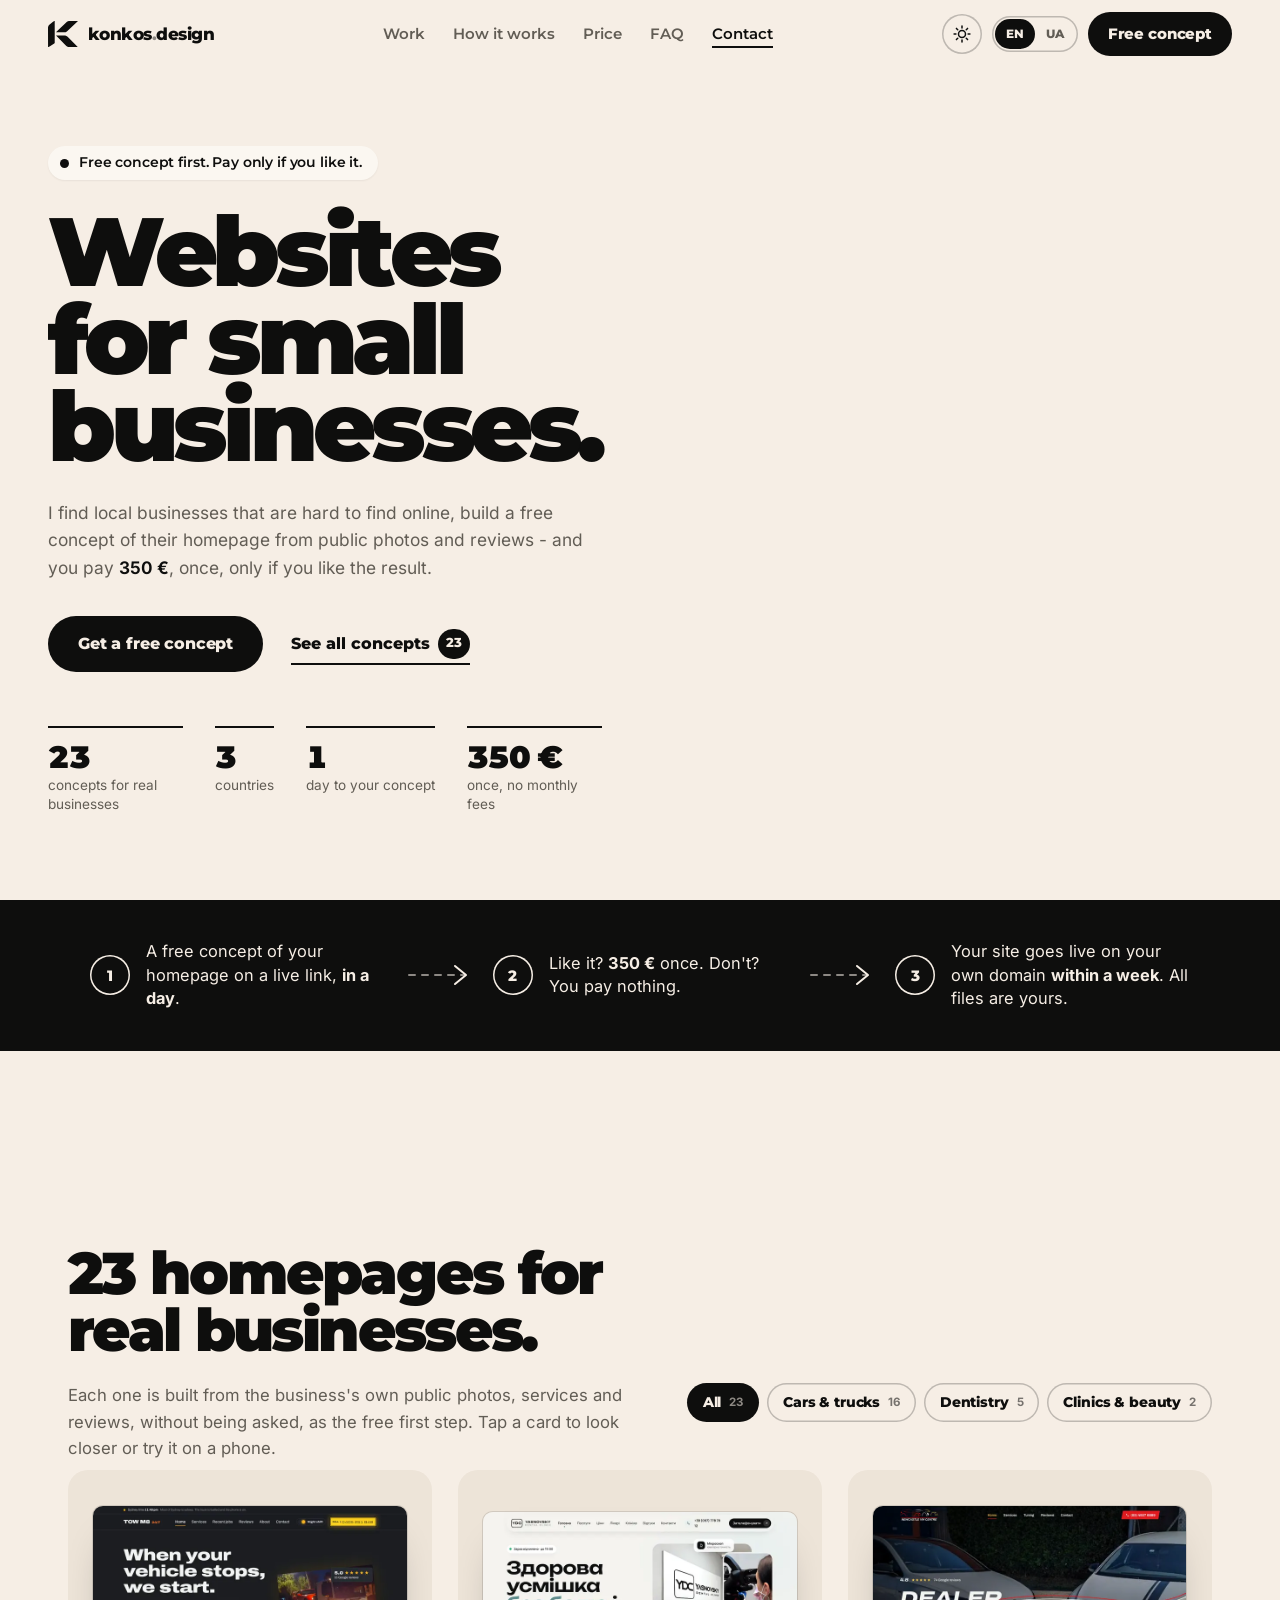
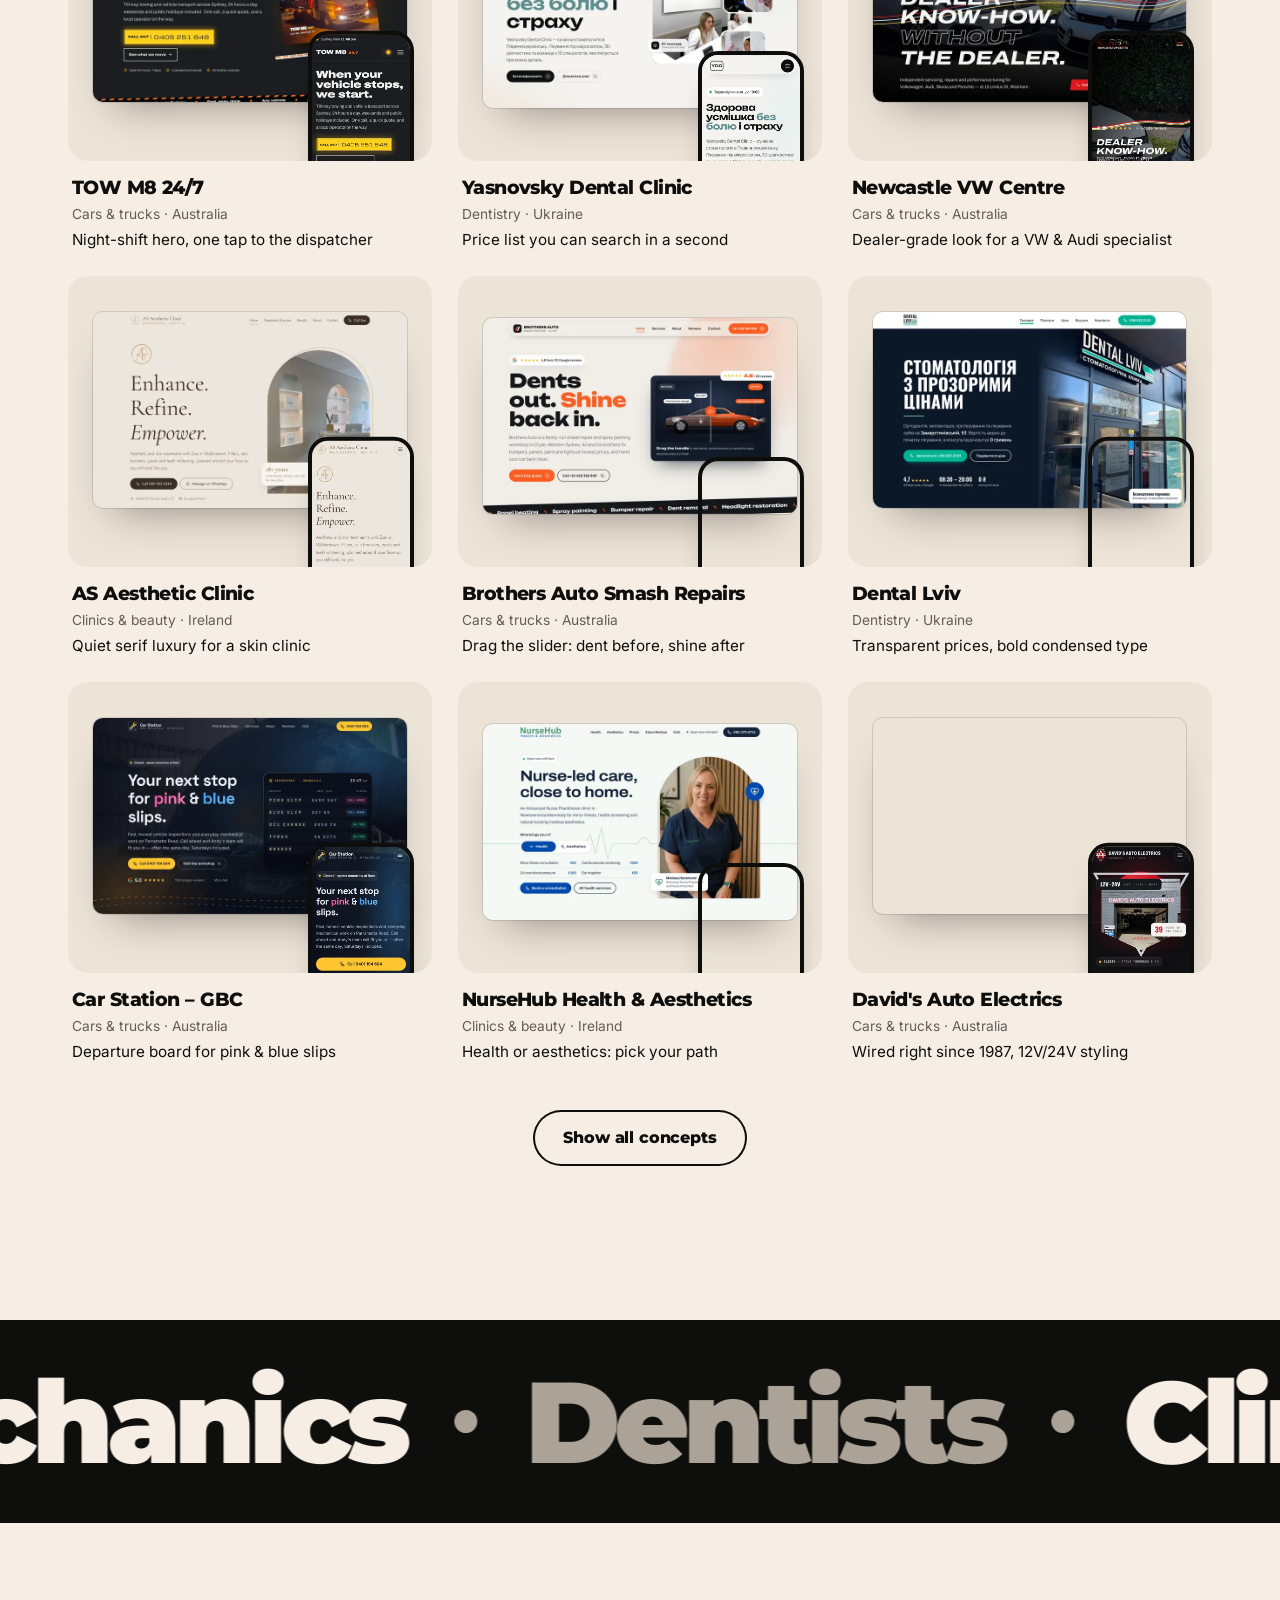
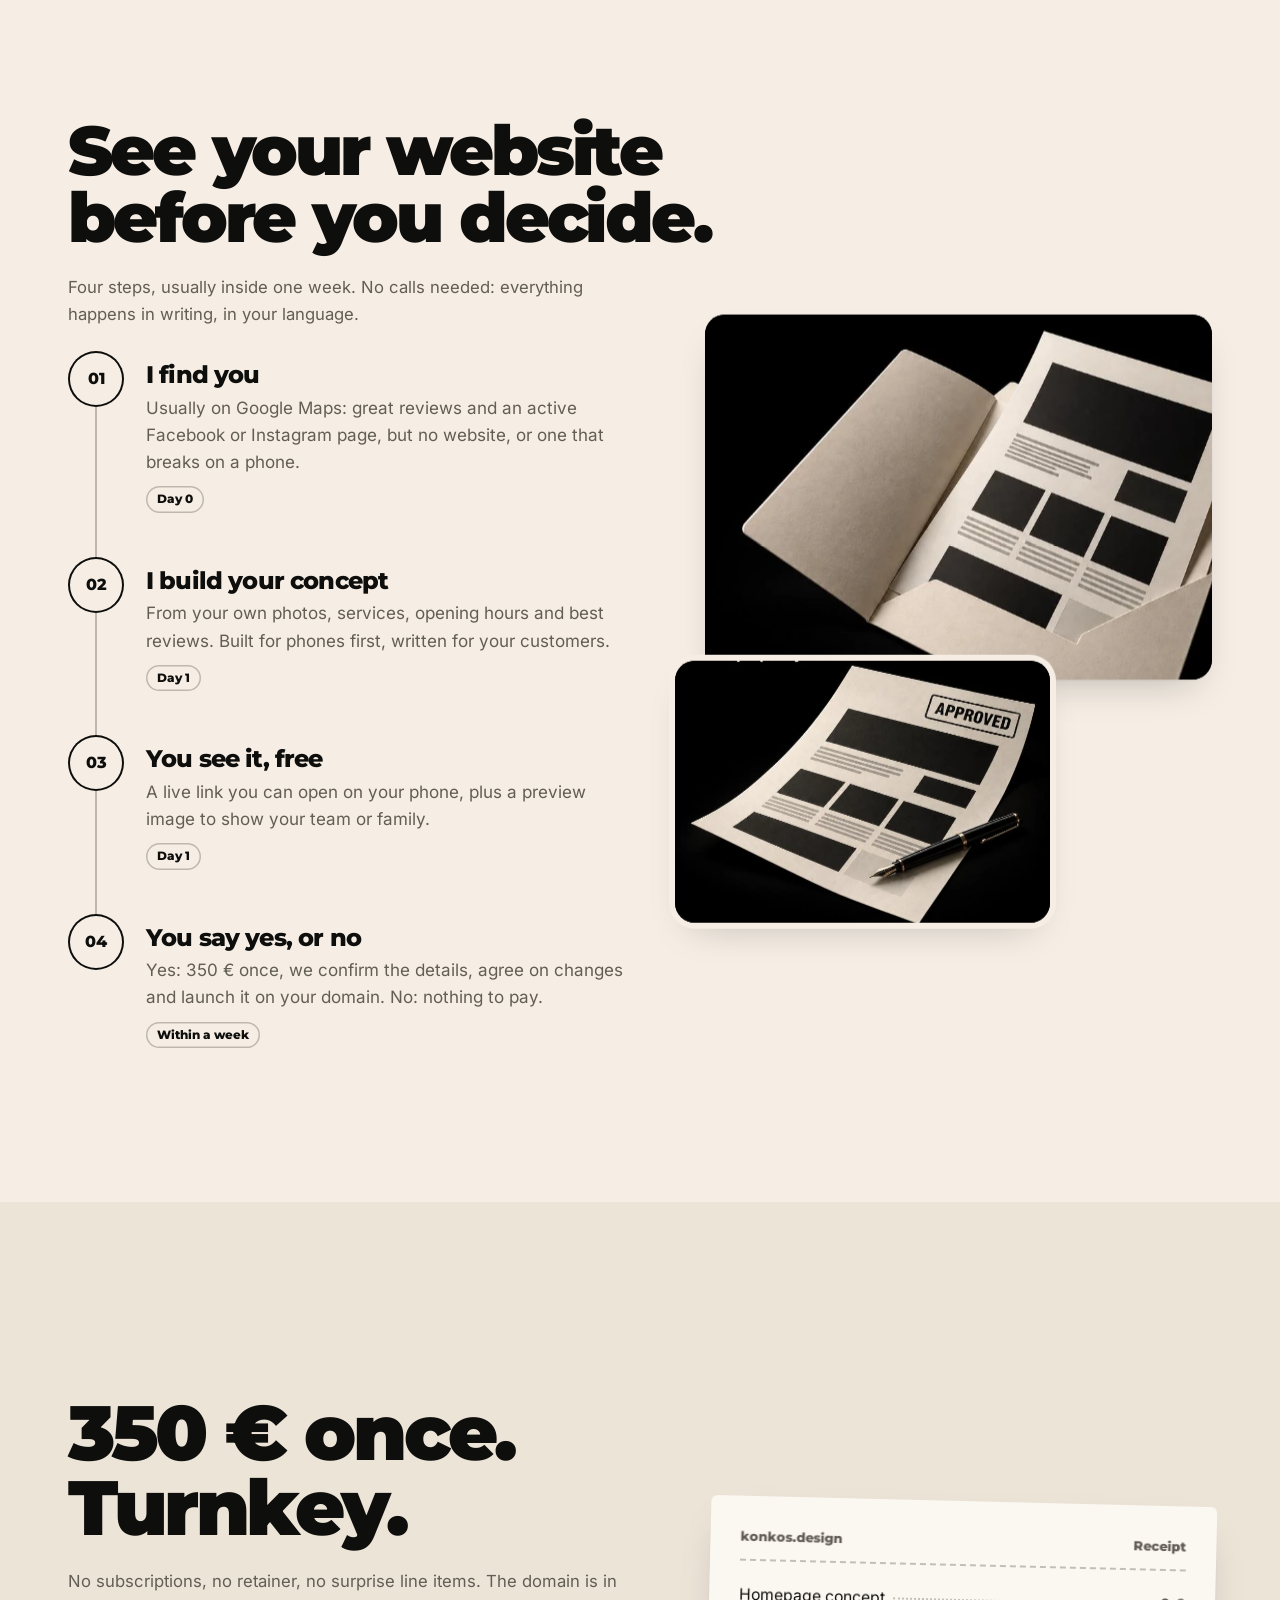
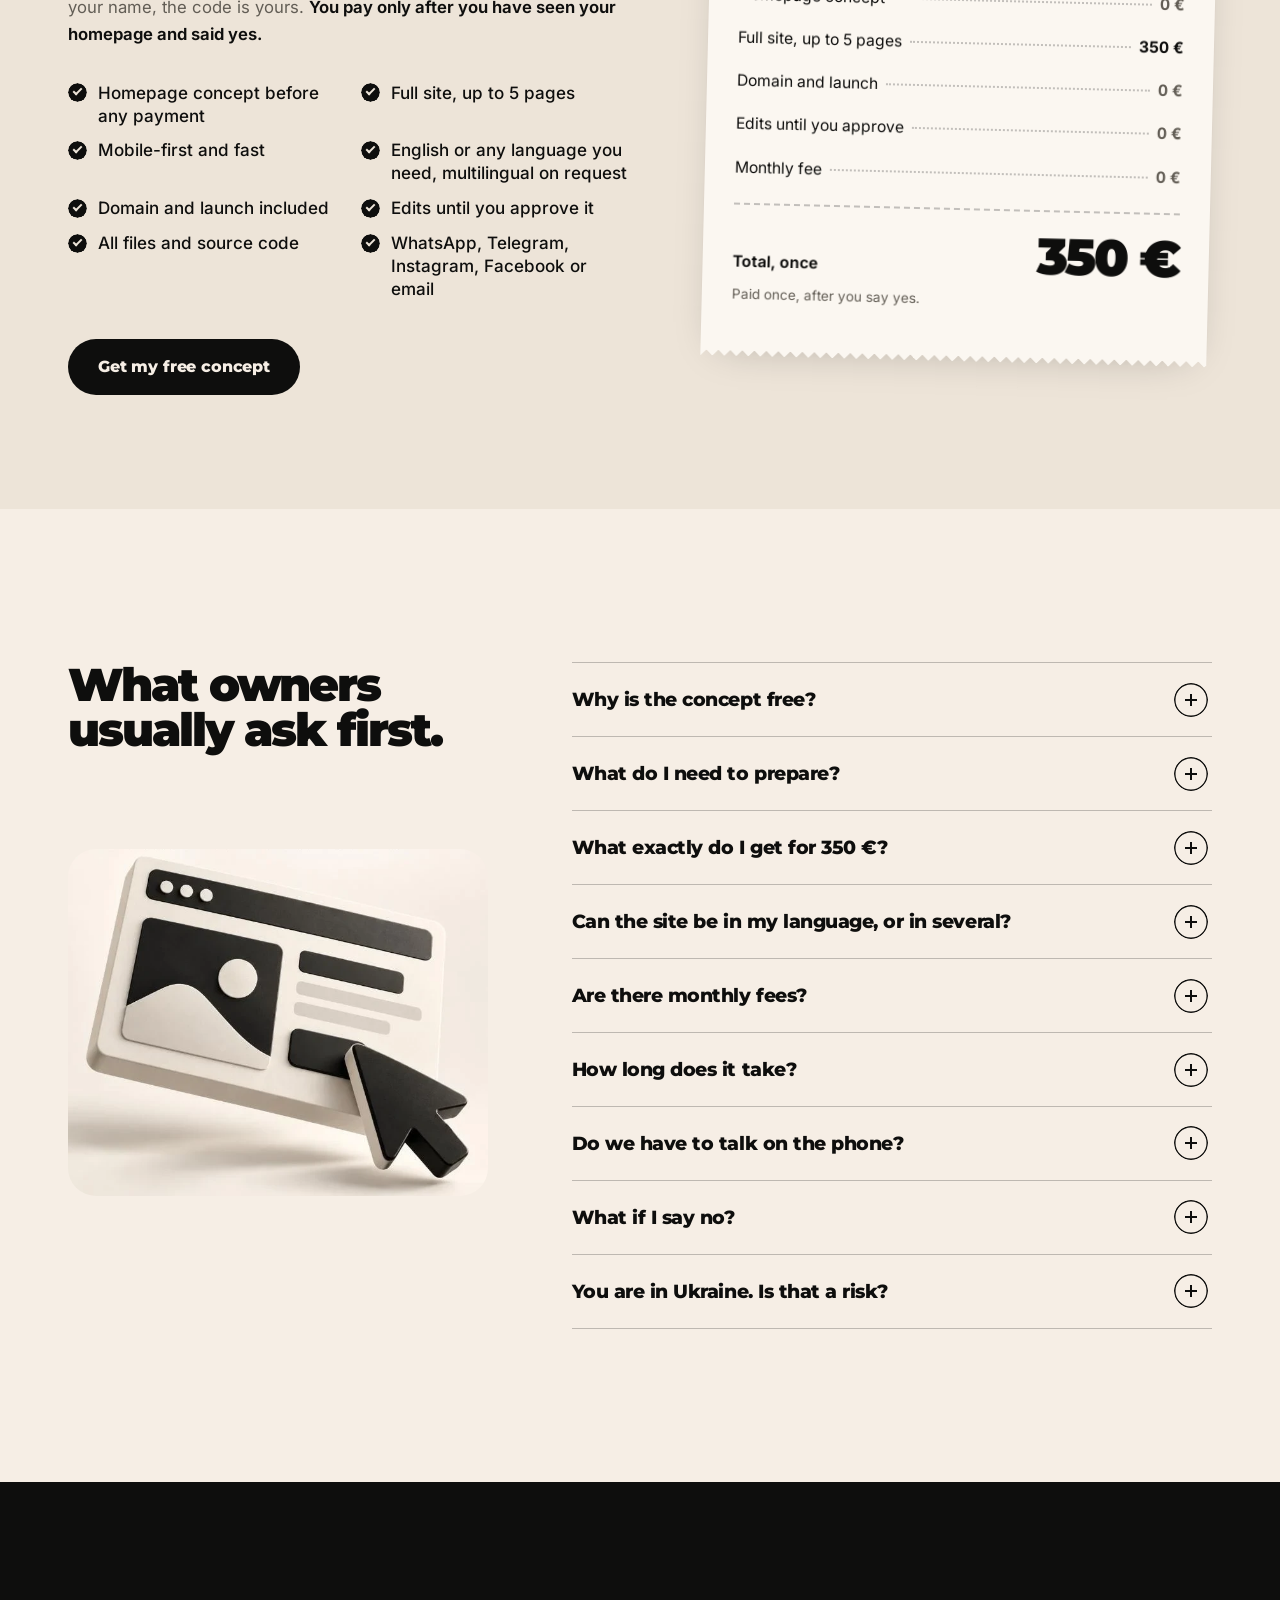
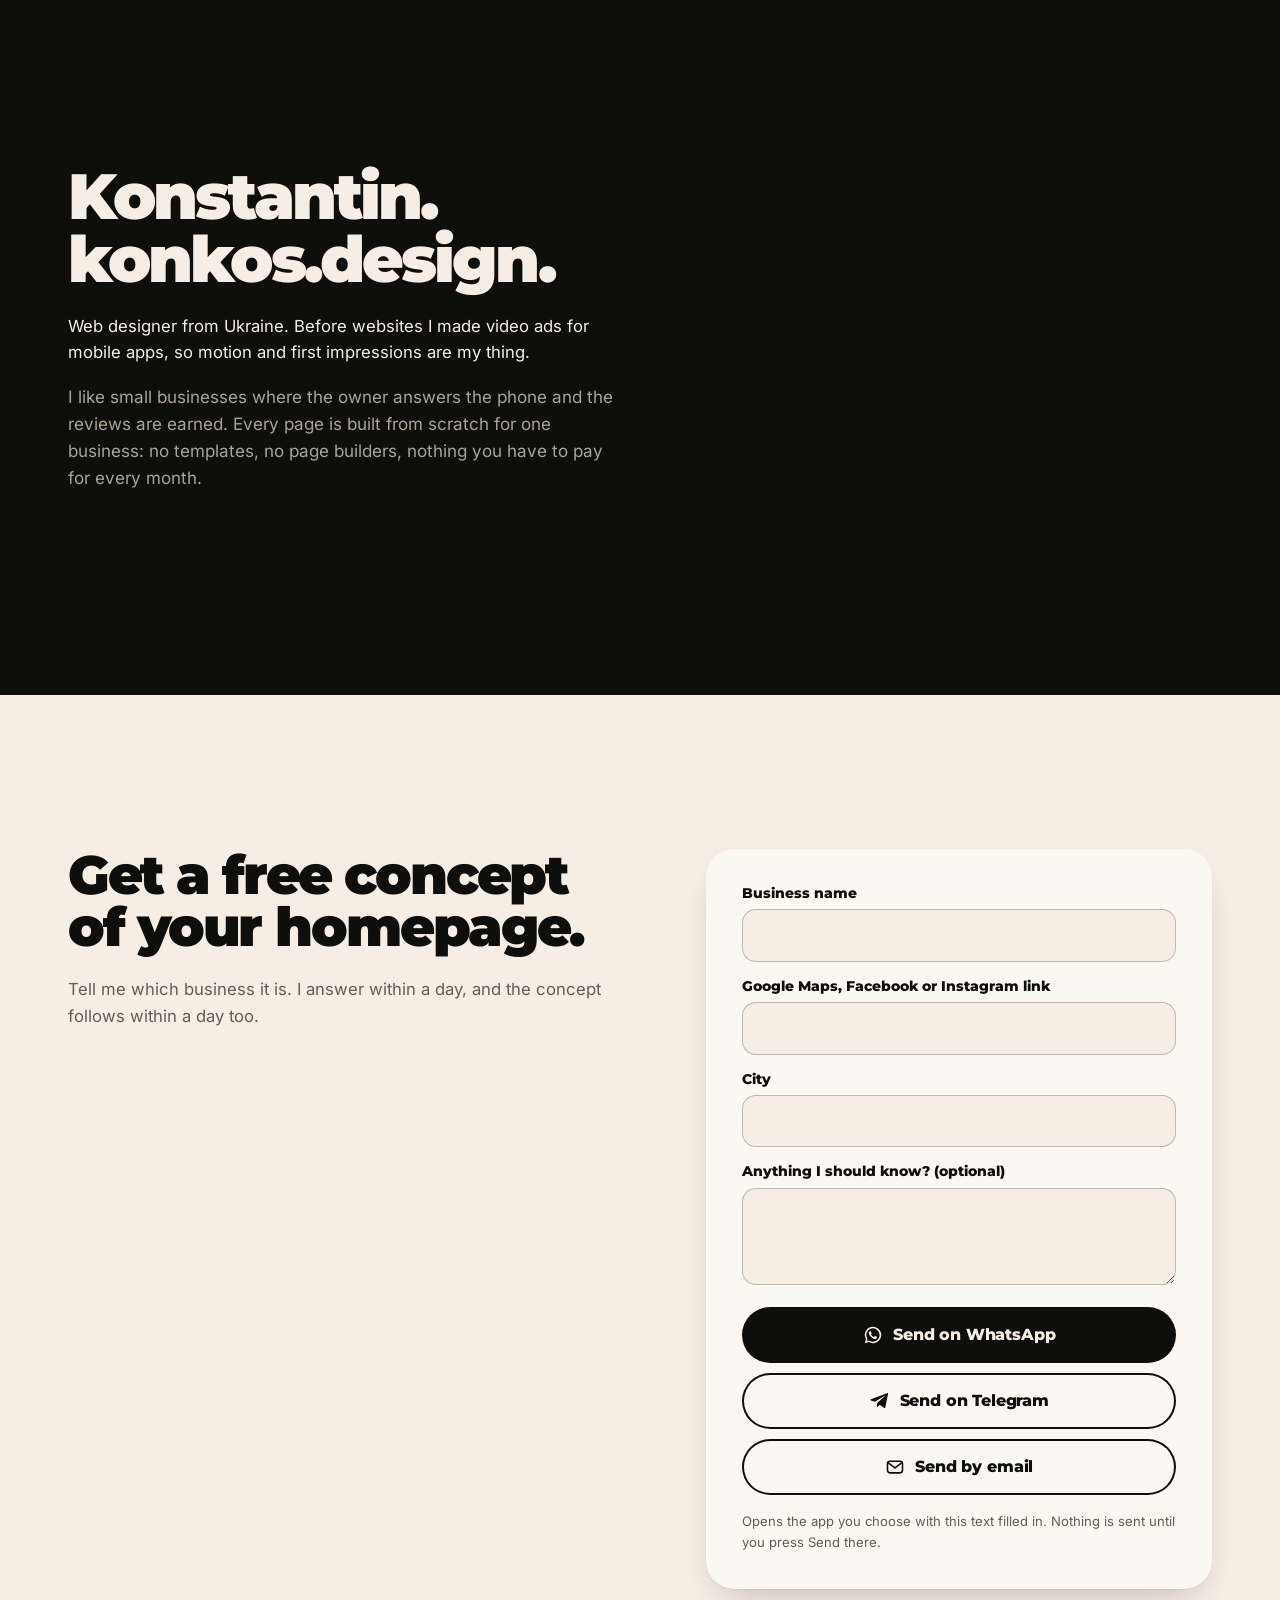
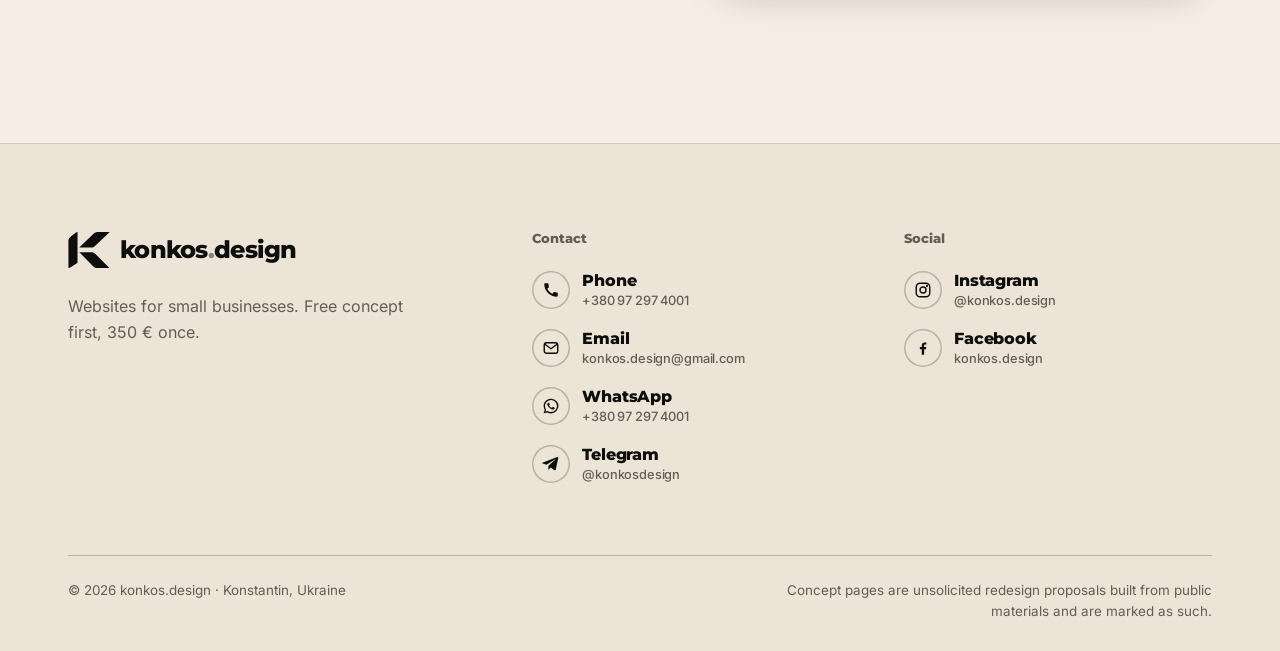
==== index.html @ 60f1b7a9 "Add files via upload" ====
<!doctype html>
<html lang="en">
<head>
<meta charset="utf-8">
<meta name="viewport" content="width=device-width, initial-scale=1, viewport-fit=cover">
<title>Websites for small businesses - 350 € once | konkos.design</title>
<meta name="description" content="A free homepage concept for your business first. The full website for 350 € once, only if you like it. Domain and launch included.">
<meta name="theme-color" content="#F6EEE5" id="themeColor">
<meta name="color-scheme" content="light dark">
<meta property="og:type" content="website">
<meta property="og:site_name" content="konkos.design">
<meta property="og:title" content="Websites for small businesses - 350 € once">
<meta property="og:description" content="See your website before you decide. A free concept first, you pay only if you like it.">
<meta property="og:image" content="https://konkos-design.github.io/og.jpg">
<meta property="og:image:width" content="1200">
<meta property="og:image:height" content="630">
<meta name="twitter:card" content="summary_large_image">
<link rel="icon" href="img/brand/favicon.svg" type="image/svg+xml">
<link rel="apple-touch-icon" href="img/brand/apple-touch-icon.png">
<link rel="preload" href="fonts/montserrat-latin-900-normal.woff2" as="font" type="font/woff2" crossorigin>
<link rel="preload" href="fonts/inter-latin-wght-normal.woff2" as="font" type="font/woff2" crossorigin>
<link rel="stylesheet" href="css/style.css">
<script>(function(d){d.classList.add('js');if(!matchMedia('(prefers-reduced-motion: reduce)').matches)d.classList.add('js-anim');try{var p=new URLSearchParams(location.search).get('lang')||localStorage.getItem('kd-lang');if(p==='ua'){d.lang='uk';d.dataset.lang='ua'}var t=localStorage.getItem('kd-theme')||(matchMedia('(prefers-color-scheme: dark)').matches?'dark':'light');d.dataset.theme=t}catch(e){d.dataset.theme='light'}})(document.documentElement)</script>
</head>
<body>
<a class="skip" href="#work" data-i18n="skip">Skip to the work</a>

<header class="hdr" id="hdr">
  <div class="hdr__in">
    <a class="logo" href="#top" aria-label="konkos.design - home">
      <svg class="logo__k" viewBox="0 0 115.4 100" aria-hidden="true"><use href="#k"/></svg>
      <span class="logo__w">konkos<i>.</i>design</span>
    </a>
    <nav class="nav" aria-label="Main">
      <a href="#work" data-i18n="nav_work">Work</a>
      <a href="#process" data-i18n="nav_process">How it works</a>
      <a href="#price" data-i18n="nav_price">Price</a>
      <a href="#faq" data-i18n="nav_faq">FAQ</a>
      <a href="#contact" data-i18n="nav_contact">Contact</a>
    </nav>
    <div class="hdr__r">
      <button type="button" class="theme" id="themeBtn" aria-label="Dark mode" aria-pressed="false">
        <svg viewBox="0 0 24 24" aria-hidden="true"><g class="theme__sun"><circle cx="12" cy="12" r="4.2"/><path d="M12 2.5v2.2M12 19.3v2.2M2.5 12h2.2M19.3 12h2.2M5.3 5.3l1.6 1.6M17.1 17.1l1.6 1.6M5.3 18.7l1.6-1.6M17.1 6.9l1.6-1.6"/></g><path class="theme__moon" d="M20 14.6A8.2 8.2 0 0 1 9.4 4a8.2 8.2 0 1 0 10.6 10.6z"/></svg>
      </button>
      <div class="lang" role="group" aria-label="Language">
        <button type="button" data-lang="en" aria-pressed="true">EN</button>
        <button type="button" data-lang="ua" aria-pressed="false">UA</button>
      </div>
      <a class="btn btn--ink btn--sm hdr__cta" href="#start"><span data-i18n="cta_free">Free concept</span></a>
    </div>
  </div>
</header>

<main id="top">

<!-- ================= HERO ================= -->
<section class="hero" aria-labelledby="h1">
  <div class="hero__copy" data-par-copy>
    <p class="hero__pill" id="pill"><span class="dot" aria-hidden="true"></span><span data-i18n="pill">Free concept first. Pay only if you like it.</span></p>
    <h1 class="hero__h" id="h1" data-i18n="h1">Websites for small businesses.</h1>
    <p class="hero__sub" id="pitch" data-i18n-html="sub">I find local businesses that are hard to find online, build a free concept of their homepage from public photos and reviews - and you pay <b>350&nbsp;€</b>, once, only if you like the result.</p>
    <div class="hero__cta">
      <a class="btn btn--ink" href="#start" data-mag><span data-i18n="cta_get">Get a free concept</span></a>
      <a class="link" href="#work" id="cta2"><span data-i18n="cta_see">See all concepts</span> <b class="n-works">23</b></a>
    </div>
    <ul class="facts" aria-label="In numbers">
      <li><b data-count="23" class="n-works">23</b><span data-i18n="f1">concepts for real businesses</span></li>
      <li><b data-count="3">3</b><span data-i18n="f2">countries</span></li>
      <li><b data-count="1">1</b><span data-i18n="f3">day to your concept</span></li>
      <li><b>350&nbsp;€</b><span data-i18n="f4">once, no monthly fees</span></li>
    </ul>
    <div class="strip" aria-hidden="true"><div class="strip__track" id="strip"></div></div>
  </div>
  <div class="wall" id="wall" aria-hidden="true">
    <div class="wall__tilt" id="wallTilt">
      <div class="wall__plane" id="wallPlane">
        <div class="wall__col"></div>
        <div class="wall__col"></div>
        <div class="wall__col"></div>
      </div>
    </div>
  </div>
</section>

<!-- ================= OFFER: 3 steps with arrows ================= -->
<section class="offer" aria-label="The offer in three steps">
  <ol class="wrap offer__in">
    <li class="offer__step" tabindex="0"><b class="n">1</b><span class="offer__t" data-i18n-html="o1">A free concept of your homepage on a live link, <b>in a day</b>.</span></li>
    <li class="offer__arrow" aria-hidden="true"><svg viewBox="0 0 64 24"><path class="a-line" d="M2 12h56"/><path class="a-head" d="M48 3l11 9-11 9"/></svg></li>
    <li class="offer__step" tabindex="0"><b class="n">2</b><span class="offer__t" data-i18n-html="o2">Like it? <b>350&nbsp;€</b> once. Don't? You pay nothing.</span></li>
    <li class="offer__arrow" aria-hidden="true"><svg viewBox="0 0 64 24"><path class="a-line" d="M2 12h56"/><path class="a-head" d="M48 3l11 9-11 9"/></svg></li>
    <li class="offer__step" tabindex="0"><b class="n">3</b><span class="offer__t" data-i18n-html="o3">Your site goes live on your own domain <b>within a week</b>. All files are yours.</span></li>
  </ol>
</section>

<!-- ================= WORK ================= -->
<section class="work sec" id="work" aria-labelledby="work-h">
  <div class="wrap">
    <div class="work__head">
      <div class="sec__head" data-par-head>
        <h2 id="work-h"><span class="n-works">23</span> <span data-i18n="work_h">homepages for real businesses.</span></h2>
        <p class="lead" data-i18n="work_lead">Each one is built from the business's own public photos, services and reviews, without being asked, as the free first step. Tap a card to look closer or try it on a phone.</p>
      </div>
      <div class="filters" role="toolbar" aria-label="Filter by trade" id="filters">
        <button type="button" class="chip" data-f="" aria-pressed="true"><span data-i18n="t_all">All</span><small></small></button>
        <button type="button" class="chip" data-f="auto" aria-pressed="false"><span data-i18n="t_auto">Cars & trucks</span><small></small></button>
        <button type="button" class="chip" data-f="dental" aria-pressed="false"><span data-i18n="t_dental">Dentistry</span><small></small></button>
        <button type="button" class="chip" data-f="clinic" aria-pressed="false"><span data-i18n="t_clinic">Clinics & beauty</span><small></small></button>
      </div>
    </div>
    <ul class="grid is-collapsed" id="grid"></ul>
    <div class="more" id="more"><button type="button" class="btn btn--line" id="moreBtn"><span data-i18n="more">Show all concepts</span></button></div>
  </div>
</section>

<!-- ================= MARQUEE ================= -->
<section class="band" aria-label="Who I build for">
  <div class="band__row">
    <div class="band__track" data-i18n-list="band1">
      <span>Mechanics</span><span class="m">Dentists</span><span>Clinics</span><span class="m">Electricians</span><span>Barbers</span><span class="m">Plumbers</span><span>Roofers</span><span class="m">Tyre shops</span>
    </div>
  </div>
</section>

<!-- ================= PROCESS ================= -->
<section class="proc sec" id="process" aria-labelledby="proc-h">
  <div class="wrap">
    <div class="sec__head" data-par-head>
      <h2 id="proc-h" data-i18n="proc_h">See your website before you decide.</h2>
      <p class="lead" data-i18n="proc_lead">Four steps, usually inside one week. No calls needed: everything happens in writing, in your language.</p>
    </div>
    <div class="proc__grid">
      <ol class="steps" id="steps">
        <li><span class="steps__n">01</span><div><h3 data-i18n="s1h">I find you</h3><p data-i18n="s1p">Usually on Google Maps: great reviews and an active Facebook or Instagram page, but no website, or one that breaks on a phone.</p><i data-i18n="s1d">Day 0</i></div></li>
        <li><span class="steps__n">02</span><div><h3 data-i18n="s2h">I build your concept</h3><p data-i18n="s2p">From your own photos, services, opening hours and best reviews. Built for phones first, written for your customers.</p><i data-i18n="s2d">Day 1</i></div></li>
        <li><span class="steps__n">03</span><div><h3 data-i18n="s3h">You see it, free</h3><p data-i18n="s3p">A live link you can open on your phone, plus a preview image to show your team or family.</p><i data-i18n="s3d">Day 1</i></div></li>
        <li><span class="steps__n">04</span><div><h3 data-i18n="s4h">You say yes, or no</h3><p data-i18n="s4p">Yes: 350 € once, we confirm the details, agree on changes and launch it on your domain. No: nothing to pay.</p><i data-i18n="s4d">Within a week</i></div></li>
      </ol>
      <div class="proc__art" aria-hidden="true">
        <figure class="art art--folder" data-par="-10" data-tilt><img src="img/brand/folder.webp" alt="" width="737" height="530" loading="lazy"></figure>
        <figure class="art art--approved" data-par="14" data-tilt><img src="img/brand/approved.webp" alt="" width="737" height="515" loading="lazy"></figure>
      </div>
    </div>
  </div>
</section>

<!-- ================= PRICE ================= -->
<section class="price sec" id="price" aria-labelledby="price-h">
  <div class="wrap price__grid">
    <div data-par-head>
      <h2 id="price-h" data-i18n-html="price_h">350&nbsp;€ once. Turnkey.</h2>
      <p class="lead" data-i18n-html="price_lead">No subscriptions, no retainer, no surprise line items. The domain is in your name, the code is yours. <b>You pay only after you have seen your homepage and said yes.</b></p>
      <ul class="incl" data-i18n-list="incl">
        <li>Homepage concept before any payment</li>
        <li>Full site, up to 5 pages</li>
        <li>Mobile-first and fast</li>
        <li>English or any language you need, multilingual on request</li>
        <li>Domain and launch included</li>
        <li>Edits until you approve it</li>
        <li>All files and source code</li>
        <li>WhatsApp, Telegram, Instagram, Facebook or email</li>
      </ul>
      <a class="btn btn--ink" href="#start" data-mag><span data-i18n="cta_my">Get my free concept</span></a>
    </div>
    <div class="receipt" data-rv>
      <div class="receipt__h"><span>konkos.design</span><span data-i18n="r_h">Receipt</span></div>
      <ul>
        <li class="z"><span data-i18n="r1">Homepage concept</span><i></i><b>0&nbsp;€</b></li>
        <li><span data-i18n="r2">Full site, up to 5 pages</span><i></i><b>350&nbsp;€</b></li>
        <li class="z"><span data-i18n="r3">Domain and launch</span><i></i><b>0&nbsp;€</b></li>
        <li class="z"><span data-i18n="r4">Edits until you approve</span><i></i><b>0&nbsp;€</b></li>
        <li class="z"><span data-i18n="r5">Monthly fee</span><i></i><b>0&nbsp;€</b></li>
      </ul>
      <div class="receipt__tot"><span data-i18n="r_tot">Total, once</span><b>350&nbsp;€</b></div>
      <p class="receipt__note" data-i18n="r_note">Paid once, after you say yes.</p>
      <span class="stamp" aria-hidden="true">
        <svg class="stamp__ring" viewBox="0 0 120 120"><defs><path id="sc" d="M60 60 m-44 0 a44 44 0 1 1 88 0 a44 44 0 1 1 -88 0"/></defs><text><textPath href="#sc" textLength="272" lengthAdjust="spacingAndGlyphs" data-i18n="stamp">PAY ONLY IF YOU LIKE IT · FREE CONCEPT FIRST · </textPath></text></svg>
        <svg class="stamp__k" viewBox="0 0 115.4 100"><use href="#k"/></svg>
      </span>
    </div>
  </div>
</section>

<!-- ================= FAQ ================= -->
<section class="faq sec" id="faq" aria-labelledby="faq-h">
  <div class="wrap faq__grid">
    <div class="sec__head sec__head--sticky">
      <h2 id="faq-h" data-i18n="faq_h">What owners usually ask first.</h2>
      <figure class="art art--browser" data-tilt aria-hidden="true"><img src="img/brand/browser.webp" alt="" width="660" height="545" loading="lazy"></figure>
    </div>
    <div class="qa">
      <details data-rv><summary data-i18n="q1">Why is the concept free?</summary><p data-i18n="a1">Because showing is faster than explaining. I only build a concept when I already see what your online presence is missing, and most owners decide within a minute once they see their own business on a phone.</p></details>
      <details data-rv><summary data-i18n="q2">What do I need to prepare?</summary><p data-i18n="a2">Nothing. I take photos, services, opening hours and reviews from your Google Maps listing and your Facebook or Instagram page. If you have better photos, send them later.</p></details>
      <details data-rv><summary data-i18n="q3">What exactly do I get for 350 €?</summary><p data-i18n="a3">The full site, up to 5 pages, on your own domain: mobile-first, with your texts, photos and reviews, edits until you approve it, the domain and the launch. All files and source code are yours.</p></details>
      <details data-rv><summary data-i18n="q9">Can the site be in my language, or in several?</summary><p data-i18n="a9">Yes. I build in English, Ukrainian or any language your customers speak, and I can make the site multilingual with a language switcher.</p></details>
      <details data-rv><summary data-i18n="q4">Are there monthly fees?</summary><p data-i18n="a4">No. 350 € once. Hosting for a site like this can be free, and the domain is registered in your name, so you stay in control.</p></details>
      <details data-rv><summary data-i18n="q5">How long does it take?</summary><p data-i18n="a5">The concept takes one day. The full site after your yes is usually ready within a week.</p></details>
      <details data-rv><summary data-i18n="q6">Do we have to talk on the phone?</summary><p data-i18n="a6">No. Everything can be done in writing, in your language: WhatsApp, Telegram, Instagram, Facebook or email.</p></details>
      <details data-rv><summary data-i18n="q7">What if I say no?</summary><p data-i18n="a7">Then you pay nothing. Every concept is marked as unofficial, and I take it down if you ask.</p></details>
      <details data-rv><summary data-i18n="q8">You are in Ukraine. Is that a risk?</summary><p data-i18n="a8">Your site lives on hosting outside Ukraine, so nothing depends on my power grid. Payment is by invoice, and I answer within a day.</p></details>
    </div>
  </div>
</section>

<!-- ================= ABOUT ================= -->
<section class="about sec" id="about" aria-labelledby="about-h">
  <div class="wrap about__grid">
    <div data-par-head>
      <h2 id="about-h" data-i18n="about_h">Konstantin. konkos.design.</h2>
      <p class="lead" data-i18n="about_p1">Web designer from Ukraine. Before websites I made video ads for mobile apps, so motion and first impressions are my thing.</p>
      <p data-i18n="about_p2">I like small businesses where the owner answers the phone and the reviews are earned. Every page is built from scratch for one business: no templates, no page builders, nothing you have to pay for every month.</p>
    </div>
    <div class="clay clay--k" data-clay="k" aria-hidden="true">
      <svg class="clay__fallback clay__fallback--k" viewBox="0 0 115.4 100"><use href="#k"/></svg>
    </div>
  </div>
</section>

<!-- ================= START ================= -->
<section class="start sec" id="start" aria-labelledby="start-h">
  <div class="wrap start__grid">
    <div class="start__copy">
      <h2 id="start-h" data-i18n="start_h">Get a free concept of your homepage.</h2>
      <p class="lead" data-i18n="start_lead">Tell me which business it is. I answer within a day, and the concept follows within a day too.</p>
      <div class="clay clay--contact" data-clay="contact" aria-hidden="true">
        <img class="clay__fallback" src="img/brand/contact.webp" alt="" width="600" height="470" loading="lazy">
      </div>
    </div>
    <form class="form" id="form" novalidate>
      <label><span data-i18n="l_biz">Business name</span><input name="biz" required autocomplete="organization"></label>
      <label><span data-i18n="l_link">Google Maps, Facebook or Instagram link</span><input name="link" inputmode="url"></label>
      <label><span data-i18n="l_city">City</span><input name="city" autocomplete="address-level2"></label>
      <label><span data-i18n="l_note">Anything I should know? (optional)</span><textarea name="note" rows="3"></textarea></label>
      <div class="form__send" id="send"></div>
      <p class="form__hint" id="formHint" data-i18n="l_hint">Opens the app you choose with this text filled in. Nothing is sent until you press Send there.</p>
      <p class="form__err" id="formErr" role="alert" hidden data-i18n="l_err">Add the business name first.</p>
    </form>
  </div>
</section>

</main>

<!-- ================= FOOTER / CONTACTS ================= -->
<footer class="ftr" id="contact">
  <div class="wrap">
    <div class="ftr__top">
      <div class="ftr__brand">
        <span class="logo logo--lg"><svg class="logo__k" viewBox="0 0 115.4 100" aria-hidden="true"><use href="#k"/></svg><span class="logo__w">konkos<i>.</i>design</span></span>
        <p data-i18n="ftr_tag">Websites for small businesses. Free concept first, 350 € once.</p>
      </div>
      <div class="ftr__col">
        <h3 data-i18n="ftr_contact">Contact</h3>
        <ul class="ftr__list" id="ftrContact"></ul>
      </div>
      <div class="ftr__col">
        <h3 data-i18n="ftr_social">Social</h3>
        <ul class="ftr__list" id="ftrSocial"></ul>
      </div>
    </div>
    <div class="ftr__bot">
      <span>© <span id="year">2026</span> konkos.design · <span data-i18n="ftr_who">Konstantin, Ukraine</span></span>
      <span class="ftr__note" data-i18n="ftr_note">Concept pages are unsolicited redesign proposals built from public materials and are marked as such.</span>
    </div>
  </div>
</footer>

<nav class="bar" id="bar" aria-label="Quick actions">
  <a href="#price" class="bar__price"><span data-i18n="bar_price">350 € · how it works</span></a>
  <a href="#start" class="btn btn--ink btn--sm"><span data-i18n="cta_free">Free concept</span></a>
</nav>

<!-- ================= PROJECT SHEET ================= -->
<dialog class="sheet" id="sheet" aria-labelledby="sheetTitle">
  <div class="sheet__in">
    <div class="sheet__bar">
      <span class="sheet__count" id="sheetCount"></span>
      <div class="sheet__nav">
        <button type="button" class="ic" id="sheetPrev" aria-label="Previous project"><svg viewBox="0 0 24 24"><path d="M15 5l-7 7 7 7"/></svg></button>
        <button type="button" class="ic" id="sheetNext" aria-label="Next project"><svg viewBox="0 0 24 24"><path d="M9 5l7 7-7 7"/></svg></button>
        <button type="button" class="ic" id="sheetClose" aria-label="Close"><svg viewBox="0 0 24 24"><path d="M6 6l12 12M18 6L6 18"/></svg></button>
      </div>
    </div>
    <div class="sheet__body">
      <div class="sheet__media">
        <div class="sheet__shots">
          <img id="sheetD" class="sheet__d" alt="" width="1440" height="900">
          <img id="sheetM" class="sheet__m" alt="" width="390" height="844">
        </div>
        <div class="sheet__live">
          <div class="phone"><div class="phone__in"><iframe id="sheetFrame" title="Live concept" tabindex="0"></iframe></div></div>
        </div>
      </div>
      <div class="sheet__info">
        <span class="badge" data-i18n="kind">Concept · not the official site</span>
        <h3 id="sheetTitle"></h3>
        <p class="sheet__idea" id="sheetIdea"></p>
        <dl>
          <div><dt data-i18n="d_trade">Trade</dt><dd id="sheetTrade"></dd></div>
          <div><dt data-i18n="d_country">Country</dt><dd id="sheetCountry"></dd></div>
          <div><dt data-i18n="d_lang">Language</dt><dd id="sheetLang"></dd></div>
        </dl>
        <button type="button" class="btn btn--ink" id="sheetTry"><span data-i18n="try">Try it on a phone</span></button>
        <button type="button" class="btn btn--line" id="sheetBack"><span data-i18n="back">Back to screenshots</span></button>
        <p class="sheet__note" data-i18n="live_note">This is the real page, not a screenshot. Scroll it.</p>
      </div>
    </div>
  </div>
</dialog>

<svg width="0" height="0" style="position:absolute" aria-hidden="true">
  <symbol id="k" viewBox="0 0 115.4 100"><path d="M30.9 56.1 L70.4 96.3 L73.7 98.5 L77.1 99.8 L78.6 99.9 L113.7 99.9 L113.6 99.5 L79.2 64.9 L74.2 60.0 L70.8 57.5 L68.6 56.5 L66.1 56.0ZM25.8 0.1 L24.0 0.3 L18.1 4.1 L12.3 8.2 L7.5 12.2 L3.2 16.8 L1.8 18.9 L0.5 21.8 L0.0 25.0 L0.2 99.9 L2.5 99.8 L3.8 99.4 L7.7 97.5 L24.0 86.5 L25.8 84.6ZM115.4 0.1 L80.2 0.1 L77.1 0.7 L74.6 1.9 L71.9 3.8 L35.5 38.3 L30.8 43.2 L65.0 43.2 L67.8 42.9 L71.0 41.6 L73.6 39.9Z" fill="currentColor"/></symbol>
</svg>

<script src="js/data.js"></script>
<script src="js/i18n.js"></script>
<script src="js/vendor/gsap.min.js" defer></script>
<script src="js/vendor/ScrollTrigger.min.js" defer></script>
<script src="js/main.js" defer></script>
</body>
</html>
---- css/style.css ----
/* ============ konkos.design - brand: cream + black, heavy grotesk, clay 3D ============ */
@font-face{font-family:"Montserrat";font-weight:600;font-display:swap;src:url(../fonts/montserrat-latin-600-normal.woff2) format("woff2");unicode-range:U+0000-00FF,U+0131,U+0152-0153,U+02BB-02BC,U+02C6,U+02DA,U+02DC,U+0304,U+0308,U+0329,U+2000-206F,U+20AC,U+2122,U+2191,U+2193,U+2212,U+2215,U+FEFF,U+FFFD}
@font-face{font-family:"Montserrat";font-weight:600;font-display:swap;src:url(../fonts/montserrat-cyrillic-600-normal.woff2) format("woff2");unicode-range:U+0301,U+0400-045F,U+0490-0491,U+04B0-04B1,U+2116}
@font-face{font-family:"Montserrat";font-weight:800;font-display:swap;src:url(../fonts/montserrat-latin-800-normal.woff2) format("woff2");unicode-range:U+0000-00FF,U+0131,U+0152-0153,U+02BB-02BC,U+02C6,U+02DA,U+02DC,U+0304,U+0308,U+0329,U+2000-206F,U+20AC,U+2122,U+2191,U+2193,U+2212,U+2215,U+FEFF,U+FFFD}
@font-face{font-family:"Montserrat";font-weight:800;font-display:swap;src:url(../fonts/montserrat-cyrillic-800-normal.woff2) format("woff2");unicode-range:U+0301,U+0400-045F,U+0490-0491,U+04B0-04B1,U+2116}
@font-face{font-family:"Montserrat";font-weight:900;font-display:swap;src:url(../fonts/montserrat-latin-900-normal.woff2) format("woff2");unicode-range:U+0000-00FF,U+0131,U+0152-0153,U+02BB-02BC,U+02C6,U+02DA,U+02DC,U+0304,U+0308,U+0329,U+2000-206F,U+20AC,U+2122,U+2191,U+2193,U+2212,U+2215,U+FEFF,U+FFFD}
@font-face{font-family:"Montserrat";font-weight:900;font-display:swap;src:url(../fonts/montserrat-cyrillic-900-normal.woff2) format("woff2");unicode-range:U+0301,U+0400-045F,U+0490-0491,U+04B0-04B1,U+2116}
@font-face{font-family:"Inter";font-weight:100 900;font-display:swap;src:url(../fonts/inter-latin-wght-normal.woff2) format("woff2");unicode-range:U+0000-00FF,U+0131,U+0152-0153,U+02BB-02BC,U+02C6,U+02DA,U+02DC,U+0304,U+0308,U+0329,U+2000-206F,U+20AC,U+2122,U+2191,U+2193,U+2212,U+2215,U+FEFF,U+FFFD}
@font-face{font-family:"Inter";font-weight:100 900;font-display:swap;src:url(../fonts/inter-cyrillic-wght-normal.woff2) format("woff2");unicode-range:U+0301,U+0400-045F,U+0490-0491,U+04B0-04B1,U+2116}

/* ============ tokens: light (default) and dark ============ */
:root{
  --paper:#F6EEE5; --paper2:#EDE4D8; --paper3:#E2D8CA; --card:#FBF7F1;
  --ink:#0E0E0D; --mut:#625D55; --line:rgba(14,14,13,.12); --line2:rgba(14,14,13,.24);
  --on-dark:#F6EEE5; --on-dark-mut:#ABA397; --dark-line:rgba(246,238,229,.16); --dark-2:#1C1B19;
  --btn-hover:#3a3834; --bezel:#0E0E0D; --glass:rgba(246,238,229,.86); --shade:14,14,13;
  --display:"Montserrat",system-ui,sans-serif; --sans:"Inter",system-ui,-apple-system,"Segoe UI",sans-serif;
  --r:20px; --ease:cubic-bezier(.2,.7,.2,1); --hdr:68px; --gut:clamp(16px,4vw,48px); --wrap:1240px;
  --shadow:0 1px 2px rgba(var(--shade),.06),0 18px 40px -18px rgba(var(--shade),.28);
  color-scheme:light;
}
:root[data-theme="dark"]{
  --paper:#0F0F0E; --paper2:#181715; --paper3:#24221F; --card:#1C1B19;
  --ink:#F2E9DD; --mut:#A49C91; --line:rgba(242,233,221,.12); --line2:rgba(242,233,221,.24);
  --on-dark:#0F0F0E; --on-dark-mut:#5E584F; --dark-line:rgba(15,15,14,.16); --dark-2:#E6DCCD;
  --btn-hover:#D8CDBE; --glass:rgba(15,15,14,.82); --shade:0,0,0;
  color-scheme:dark;
}
*,*::before,*::after{box-sizing:border-box}
html{scroll-behavior:smooth;-webkit-text-size-adjust:100%;scroll-padding-top:calc(var(--hdr) + 12px)}
body{margin:0;background:var(--paper);color:var(--ink);font:400 17px/1.6 var(--sans);overflow-x:clip;-webkit-font-smoothing:antialiased;text-rendering:optimizeLegibility;transition:background-color .5s,color .5s}
img{display:block;max-width:100%;height:auto}
a{color:inherit}
h1,h2,h3{font-family:var(--display);font-weight:900;letter-spacing:-.045em;line-height:.98;margin:0;text-wrap:balance;overflow-wrap:normal;hyphens:manual}
p{margin:0;text-wrap:pretty}
b,strong{font-weight:650}
:focus-visible{outline:2.5px solid var(--ink);outline-offset:3px;border-radius:6px}
::selection{background:var(--ink);color:var(--paper)}
.wrap{max-width:var(--wrap);margin:0 auto;padding:0 var(--gut)}
.skip{position:absolute;left:-999px;top:10px;z-index:100;background:var(--ink);color:var(--paper);padding:10px 16px;border-radius:999px}
.skip:focus{left:10px}
.sec{padding:clamp(88px,12vw,160px) 0}
.sec__head{max-width:760px;margin-bottom:clamp(36px,5vw,64px)}
.sec__head h2{font-size:clamp(2.3rem,5.4vw,4.6rem)}
.lead{margin-top:22px;font-size:clamp(1.02rem,1.3vw,1.18rem);color:var(--mut);max-width:58ch}
.lead b{color:var(--ink)}

/* ---------- buttons ---------- */
.btn{--bg:var(--ink);--fg:var(--paper);position:relative;display:inline-flex;align-items:center;justify-content:center;gap:10px;min-height:56px;padding:0 30px;border-radius:999px;
  background:var(--bg);color:var(--fg);font:700 1rem/1 var(--display);letter-spacing:-.01em;text-decoration:none;border:0;cursor:pointer;overflow:hidden;isolation:isolate;
  transition:transform .45s var(--ease),box-shadow .45s var(--ease);white-space:nowrap;-webkit-tap-highlight-color:transparent}
.btn::before{content:"";position:absolute;inset:0;z-index:-1;background:var(--btn-hover);border-radius:inherit;transform:translateY(102%);transition:transform .5s var(--ease)}
.btn span{position:relative;display:inline-block;transition:transform .45s var(--ease)}
.btn:hover::before{transform:none}
.btn:hover{box-shadow:0 16px 30px -14px rgba(var(--shade),.55)}
.btn:active{transform:scale(.97)}
.btn--sm{min-height:44px;padding:0 20px;font-size:.92rem}
.btn--line{--bg:transparent;--fg:var(--ink);box-shadow:inset 0 0 0 2px var(--ink)}
.btn--line::before{background:var(--ink)}
.btn--line:hover{--fg:var(--paper);color:var(--paper)}
.btn svg{width:20px;height:20px;flex:none;position:relative}
.link{display:inline-flex;align-items:center;gap:8px;font:700 1rem/1 var(--display);text-decoration:none;padding:6px 0;position:relative}
.link::after{content:"";position:absolute;left:0;right:0;bottom:0;height:2px;background:currentColor;transform-origin:right;transition:transform .5s var(--ease)}
.link:hover::after{transform:scaleX(0)}
.link b{display:inline-grid;place-items:center;min-width:30px;height:30px;padding:0 8px;border-radius:999px;background:var(--ink);color:var(--paper);font-size:.8rem;font-weight:800}

/* ---------- header ---------- */
.hdr{position:fixed;inset:0 0 auto;z-index:50;transition:background .35s,box-shadow .35s}
.hdr.is-scrolled{background:var(--glass);backdrop-filter:saturate(1.4) blur(14px);-webkit-backdrop-filter:saturate(1.4) blur(14px);box-shadow:0 1px 0 var(--line)}
.hdr__in{max-width:calc(var(--wrap) + 120px);margin:0 auto;height:var(--hdr);padding:0 var(--gut);display:flex;align-items:center;justify-content:space-between;gap:16px}
.logo{display:inline-flex;align-items:center;gap:10px;text-decoration:none;color:var(--ink)}
.logo__k{width:30px;height:26px;color:var(--ink);transition:transform .6s var(--ease)}
.logo:hover .logo__k{transform:rotate(-8deg) scale(1.06)}
.logo__w{font:800 1.08rem/1 var(--display);letter-spacing:-.03em}
.logo__w i{font-style:normal;opacity:.45}
.nav{display:flex;gap:2px}
.nav a{position:relative;font:600 .95rem/1 var(--display);text-decoration:none;padding:10px 13px;border-radius:999px;color:var(--mut);transition:color .25s}
.nav a::after{content:"";position:absolute;left:13px;right:13px;bottom:4px;height:2px;background:var(--ink);transform:scaleX(0);transform-origin:left;transition:transform .45s var(--ease)}
.nav a:hover,.nav a.is-on{color:var(--ink)}
.nav a.is-on::after,.nav a:hover::after{transform:none}
.hdr__r{display:flex;align-items:center;gap:10px}
.lang{display:flex;padding:3px;border-radius:999px;box-shadow:inset 0 0 0 1.5px var(--line2)}
.lang button{font:700 .78rem/1 var(--display);background:none;border:0;color:var(--mut);padding:9px 11px;border-radius:999px;cursor:pointer;transition:background .25s,color .25s}
.lang button[aria-pressed="true"]{background:var(--ink);color:var(--paper)}
.theme{width:40px;height:40px;border-radius:50%;border:0;background:transparent;box-shadow:inset 0 0 0 1.5px var(--line2);display:grid;place-items:center;cursor:pointer;color:var(--ink);transition:box-shadow .3s,transform .5s var(--ease)}
.theme:hover{box-shadow:inset 0 0 0 1.5px var(--ink)}
.theme:active{transform:scale(.92)}
.theme svg{width:20px;height:20px;fill:none;stroke:currentColor;stroke-width:1.8;stroke-linecap:round;overflow:visible}
.theme__sun,.theme__moon{transform-origin:12px 12px;transition:transform .6s var(--ease),opacity .4s}
.theme__moon{fill:currentColor;stroke:none;opacity:0;transform:rotate(-70deg) scale(.4)}
[data-theme="dark"] .theme__sun{opacity:0;transform:rotate(90deg) scale(.4)}
[data-theme="dark"] .theme__moon{opacity:1;transform:none}

/* ---------- hero ---------- */
.hero{position:relative;min-height:100svh;padding:calc(var(--hdr) + clamp(36px,7vh,90px)) max(var(--gut),calc((100vw - var(--wrap) - 120px) / 2 + var(--gut))) clamp(48px,8vh,96px);display:flex;align-items:center;overflow:hidden}
.hero__copy{position:relative;z-index:2;width:min(640px,54%)}
.hero__pill{display:inline-flex;align-items:center;gap:10px;padding:8px 16px 8px 12px;border-radius:999px;background:var(--card);box-shadow:var(--shadow);font:600 .86rem/1.3 var(--display);letter-spacing:-.01em;margin-bottom:28px}
.hero__pill .dot{width:9px;height:9px;border-radius:50%;background:var(--ink);animation:ping 2.4s infinite}
@keyframes ping{0%{box-shadow:0 0 0 0 rgba(128,120,110,.55)}70%,100%{box-shadow:0 0 0 9px rgba(128,120,110,0)}}
.hero__h{font-size:clamp(3.1rem,7.6vw,7.4rem);line-height:.9;letter-spacing:-.055em}
.hero__h .w{display:inline-block;will-change:transform}
.hero__sub{margin-top:28px;font-size:clamp(1.05rem,1.35vw,1.22rem);color:var(--mut);max-width:50ch}
.hero__sub b{color:var(--ink);white-space:nowrap}
.hero__cta{display:flex;flex-wrap:wrap;align-items:center;gap:14px 28px;margin-top:34px}
.facts{list-style:none;padding:0;margin:clamp(40px,6vh,64px) 0 0;display:grid;grid-template-columns:repeat(4,auto);gap:12px 32px;justify-content:start}
.facts li{display:grid;align-content:start;gap:4px;padding-top:14px;border-top:2px solid var(--ink)}
.facts b{font:900 clamp(1.6rem,2.4vw,2.2rem)/1 var(--display);letter-spacing:-.04em;font-variant-numeric:tabular-nums}
.facts span{font-size:.85rem;line-height:1.35;color:var(--mut);max-width:15ch}

.wall{position:absolute;inset:0 0 0 max(46%,calc(50% - 40px));pointer-events:none;z-index:1;will-change:transform;
  -webkit-mask-image:linear-gradient(90deg,transparent 0,#000 18%),linear-gradient(180deg,transparent 0,#000 14%,#000 86%,transparent 100%);-webkit-mask-composite:source-in;
  mask-image:linear-gradient(90deg,transparent 0,#000 18%),linear-gradient(180deg,transparent 0,#000 14%,#000 86%,transparent 100%);mask-composite:intersect}
.wall__tilt{position:absolute;inset:0;perspective:1600px}
.wall__plane{position:absolute;left:6%;top:-34%;width:120%;height:175%;display:grid;grid-template-columns:repeat(3,1fr);gap:20px;transform:rotateX(50deg) rotateZ(-16deg);transform-style:preserve-3d;transform-origin:50% 40%;will-change:transform}
.wall__col{display:flex;flex-direction:column;gap:20px;animation:drift var(--t,95s) linear infinite;will-change:transform}
.wall__col:nth-child(2){--t:125s;animation-direction:reverse;margin-top:-42%}
.wall__col:nth-child(3){--t:108s;margin-top:-14%}
@keyframes drift{to{transform:translate3d(0,-50%,0)}}
.wall.is-off .wall__col{animation-play-state:paused}
.wall__card{flex:none;border-radius:14px;overflow:hidden;background:var(--card);aspect-ratio:16/10;box-shadow:0 34px 60px -22px rgba(var(--shade),.42),0 0 0 1px var(--line)}
.wall__card--m{aspect-ratio:390/844;width:58%;margin-inline:auto;border-radius:22px;box-shadow:0 34px 60px -22px rgba(var(--shade),.42),0 0 0 5px var(--bezel)}
.wall__card img{width:100%;height:100%;object-fit:cover;object-position:top}
.strip{display:none}

/* ---------- offer: three steps with arrows ---------- */
.offer{background:var(--ink);color:var(--on-dark);transition:background-color .5s,color .5s}
.offer__in{list-style:none;display:grid;grid-template-columns:minmax(0,1fr) auto minmax(0,1fr) auto minmax(0,1fr);align-items:stretch;padding-block:18px}
.offer__step{position:relative;display:flex;gap:16px;align-items:center;padding:22px 22px;border-radius:18px;cursor:default;outline:none;transition:background-color .45s var(--ease)}
.offer__step::after{content:"";position:absolute;left:22px;right:22px;bottom:12px;height:2px;background:currentColor;opacity:.9;transform:scaleX(0);transform-origin:left;transition:transform .6s var(--ease)}
.offer__t{font-size:1.02rem;line-height:1.45;transition:transform .5s var(--ease)}
.offer__t b{font-weight:700}
.offer .n{flex:none;width:40px;height:40px;border-radius:50%;display:inline-grid;place-items:center;font:800 .95rem/1 var(--display);box-shadow:inset 0 0 0 1.5px currentColor;transition:background-color .4s,color .4s,transform .6s var(--ease)}
.offer__step:hover,.offer__step:focus-visible{background:var(--dark-2)}
.offer__step:hover::after,.offer__step:focus-visible::after{transform:scaleX(1)}
.offer__step:hover .offer__t,.offer__step:focus-visible .offer__t{transform:translateX(4px)}
.offer__step:hover .n,.offer__step:focus-visible .n{background:var(--on-dark);color:var(--ink);transform:rotate(-12deg) scale(1.08)}
.offer__step.is-lit .n{background:var(--on-dark);color:var(--ink)}
.offer__arrow{display:grid;place-items:center;width:clamp(48px,5vw,76px);color:var(--on-dark)}
.offer__arrow svg{width:100%;height:24px;fill:none;stroke:currentColor;stroke-width:2;stroke-linecap:round;stroke-linejoin:round;overflow:visible}
.offer__arrow .a-line{stroke-dasharray:6 7;animation:dash 1.2s linear infinite;opacity:.55}
.offer__arrow .a-head{transition:transform .5s var(--ease)}
.offer__arrow.is-lit .a-line{opacity:1}
.offer__arrow.is-lit .a-head{transform:translateX(5px)}
@keyframes dash{to{stroke-dashoffset:-13}}

/* ---------- work ---------- */
.work__head{display:grid;grid-template-columns:minmax(0,1fr) auto;gap:24px 48px;align-items:end;margin-bottom:clamp(32px,4vw,48px)}
.work__head .sec__head{margin:0}
.work .sec__head h2{font-size:clamp(2.2rem,4.6vw,4rem)}
.filters{display:flex;flex-wrap:wrap;gap:8px;justify-content:flex-end}
.chip{display:inline-flex;align-items:center;gap:8px;font:700 .9rem/1 var(--display);letter-spacing:-.01em;padding:12px 16px;border-radius:999px;border:0;background:transparent;color:var(--ink);box-shadow:inset 0 0 0 1.5px var(--line2);cursor:pointer;transition:background .3s,color .3s,box-shadow .3s}
.chip small{font:700 .72rem/1 var(--sans);opacity:.55}
.chip:hover{box-shadow:inset 0 0 0 1.5px var(--ink)}
.chip[aria-pressed="true"]{background:var(--ink);color:var(--paper);box-shadow:none}
.grid{list-style:none;margin:0;padding:0;display:grid;grid-template-columns:repeat(3,minmax(0,1fr));gap:clamp(18px,2vw,28px)}
.grid.is-collapsed .card.is-extra{display:none}
.card[hidden]{display:none}
.card__a{display:block;width:100%;text-align:left;background:none;border:0;padding:0;font:inherit;color:inherit;cursor:pointer;border-radius:var(--r)}
.card__shots{position:relative;aspect-ratio:5/4;border-radius:var(--r);background:var(--paper2);overflow:hidden;transition:background .5s}
.card__d{position:absolute;left:7%;top:9%;width:86%;border-radius:10px;box-shadow:0 22px 40px -22px rgba(var(--shade),.45),0 0 0 1px var(--line);transform:translateY(var(--pd,0px));transition:transform .7s var(--ease)}
.card__m{position:absolute;right:6%;bottom:-18%;width:27%;border-radius:16px;box-shadow:0 22px 34px -16px rgba(var(--shade),.55),0 0 0 4px var(--bezel);transform:translateY(var(--pm,0px));transition:transform .7s var(--ease)}
.card__a:hover .card__shots{background:var(--paper3)}
.card__a:hover .card__d{transform:translateY(calc(var(--pd,0px) - 4%)) scale(1.02)}
.card__a:hover .card__m{transform:translateY(calc(var(--pm,0px) - 16%)) rotate(-3deg)}
.card__meta{display:grid;gap:4px;padding:16px 4px 0}
.card__meta h3{font-size:1.18rem;letter-spacing:-.03em;line-height:1.15;font-weight:800}
.card__meta .t{font-size:.86rem;color:var(--mut)}
.card__meta .idea{font-size:.95rem;line-height:1.4}
.more{display:flex;justify-content:center;margin-top:48px}
.more[hidden]{display:none}

/* ---------- band ---------- */
.band{background:var(--ink);color:var(--on-dark);overflow:hidden;padding:clamp(26px,4vw,44px) 0;transition:background-color .5s,color .5s}
.band__row{display:flex;width:max-content}
.band__track{display:flex;font:900 clamp(3rem,9vw,8.4rem)/1 var(--display);letter-spacing:-.05em;white-space:nowrap;will-change:transform}
.band__track span{display:inline-flex;align-items:center}
.band__track span::after{content:"";flex:none;width:.2em;height:.2em;margin:0 .42em;border-radius:50%;background:var(--on-dark-mut)}
.band__track .m{color:var(--on-dark-mut)}

/* ---------- process ---------- */
.proc__grid{display:grid;grid-template-columns:minmax(0,1.05fr) minmax(0,.95fr);gap:clamp(40px,6vw,96px);align-items:start}
.steps{--lh:0px;list-style:none;margin:0;padding:0;position:relative;display:grid;gap:clamp(26px,4vw,44px)}
.steps::before,.steps::after{content:"";position:absolute;left:27px;top:28px;width:2px;background:var(--line2)}
.steps::before{height:var(--lmax,calc(100% - 56px))}
.steps::after{background:var(--ink);height:var(--lh)}
.steps li{position:relative;display:grid;grid-template-columns:56px minmax(0,1fr);gap:22px}
.steps__n{position:relative;z-index:1;width:56px;height:56px;border-radius:50%;display:grid;place-items:center;background:var(--paper);box-shadow:inset 0 0 0 2px var(--ink);font:800 1rem/1 var(--display);transition:background-color .35s,color .35s,transform .5s var(--ease)}
.steps li.is-on .steps__n{background:var(--ink);color:var(--paper);transform:scale(1.06)}
.steps h3{font-size:1.5rem;letter-spacing:-.035em;font-weight:800;margin:12px 0 8px}
.steps p{color:var(--mut);max-width:46ch}
.steps i{display:inline-block;margin-top:10px;font:700 .78rem/1 var(--display);font-style:normal;padding:7px 11px;border-radius:999px;box-shadow:inset 0 0 0 1.5px var(--line2)}
.proc__art{position:sticky;top:calc(var(--hdr) + 32px);display:grid;gap:18px}
.art{margin:0;border-radius:var(--r);overflow:hidden}
.art img{width:100%}
.art--folder,.art--approved{background:#000;box-shadow:var(--shadow)}
.art--approved{width:74%;justify-self:start;margin:-110px 0 0 -6%;rotate:-3deg;box-shadow:0 0 0 6px var(--paper),var(--shadow)}

/* 3D tilt for the clay renders (mouse only) */
[data-tilt]{transform:perspective(900px) rotateX(var(--rx,0deg)) rotateY(var(--ry,0deg));transition:transform .6s var(--ease);will-change:transform;position:relative}
[data-tilt]::after{content:"";position:absolute;inset:0;border-radius:inherit;pointer-events:none;background:radial-gradient(420px circle at var(--gx,50%) var(--gy,50%),rgba(255,255,255,.16),transparent 55%);opacity:0;transition:opacity .4s}
[data-tilt]:hover::after{opacity:1}

/* ---------- price ---------- */
.price{background:var(--paper2);overflow-x:clip}
.price__grid{display:grid;grid-template-columns:minmax(0,1fr) minmax(0,.9fr);gap:clamp(40px,6vw,96px);align-items:center}
.price h2{font-size:clamp(2.6rem,6vw,5.4rem)}
.incl{list-style:none;padding:0;margin:34px 0 38px;display:grid;grid-template-columns:1fr 1fr;gap:12px 24px}
.incl li{position:relative;padding-left:30px;font-weight:500;line-height:1.35}
.incl li::before{content:"";position:absolute;left:0;top:.08em;width:19px;height:19px;border-radius:50%;background:var(--ink);
  -webkit-mask:url("data:image/svg+xml,%3Csvg xmlns='http://www.w3.org/2000/svg' viewBox='0 0 20 20'%3E%3Ccircle cx='10' cy='10' r='10'/%3E%3C/svg%3E") center/100%;
  mask:url("data:image/svg+xml,%3Csvg xmlns='http://www.w3.org/2000/svg' viewBox='0 0 20 20'%3E%3Ccircle cx='10' cy='10' r='10'/%3E%3C/svg%3E") center/100%}
.incl li::after{content:"";position:absolute;left:5px;top:calc(.08em + 5px);width:9px;height:5px;border-left:2.2px solid var(--paper2);border-bottom:2.2px solid var(--paper2);transform:rotate(-45deg)}
.receipt{position:relative;background:var(--card);padding:34px 30px 38px;border-radius:6px 6px 0 0;box-shadow:var(--shadow);rotate:1.4deg;--zig:12px;font-size:.98rem}
.receipt::after{content:"";position:absolute;left:0;right:0;bottom:calc(-1 * var(--zig));height:var(--zig);background:linear-gradient(-45deg,transparent 50%,var(--card) 50%) 0 0/var(--zig) var(--zig),linear-gradient(45deg,transparent 50%,var(--card) 50%) 0 0/var(--zig) var(--zig)}
.receipt__h{display:flex;justify-content:space-between;font:700 .82rem/1 var(--display);color:var(--mut);padding-bottom:16px;border-bottom:2px dashed var(--line2);margin-bottom:12px}
.receipt ul{list-style:none;margin:0;padding:0}
.receipt li{display:flex;align-items:baseline;gap:8px;padding:9px 0}
.receipt li span{flex:none;max-width:76%}
.receipt li i{flex:1;min-width:1rem;border-bottom:2px dotted var(--line2);transform:translateY(-4px)}
.receipt li b{flex:none;font-weight:700;font-variant-numeric:tabular-nums}
.receipt li.z b{color:var(--mut)}
.receipt__tot{display:flex;justify-content:space-between;align-items:baseline;margin-top:14px;padding-top:18px;border-top:2px dashed var(--line2)}
.receipt__tot span{font-weight:650}
.receipt__tot b{font:900 3.2rem/1 var(--display);letter-spacing:-.05em}
.receipt__note{margin-top:10px;font-size:.85rem;color:var(--mut)}
.stamp{position:absolute;right:-30px;top:-46px;width:132px;height:132px;border-radius:50%;background:var(--ink);color:var(--paper);display:block;box-shadow:0 0 0 6px var(--paper2)}
.stamp__ring{position:absolute;inset:0;width:100%;height:100%;animation:spin 22s linear infinite}
.stamp__ring text{font:800 9.4px var(--display);letter-spacing:.06em;fill:var(--paper)}
.stamp__k{position:absolute;left:50%;top:50%;width:36%;height:31%;translate:-50% -50%;color:var(--paper)}
@keyframes spin{to{transform:rotate(360deg)}}

/* ---------- faq ---------- */
.faq__grid{display:grid;grid-template-columns:minmax(0,.8fr) minmax(0,1.2fr);gap:clamp(32px,6vw,96px);align-items:start}
.faq h2{font-size:clamp(2rem,3.6vw,3.4rem)}
.sec__head--sticky{position:sticky;top:calc(var(--hdr) + 32px)}
.art--browser{margin-top:36px;border-radius:28px;background:#F6EEE5;max-width:420px}
.qa details{border-bottom:1.5px solid var(--line2)}
.qa details:first-child{border-top:1.5px solid var(--line2)}
.qa summary{list-style:none;cursor:pointer;position:relative;padding:24px 56px 24px 0;font:800 clamp(1.08rem,1.5vw,1.28rem)/1.3 var(--display);letter-spacing:-.025em;transition:padding .4s var(--ease)}
.qa summary:hover{padding-left:6px}
.qa summary::-webkit-details-marker{display:none}
.qa summary::after{content:"";position:absolute;right:4px;top:50%;width:34px;height:34px;margin-top:-17px;border-radius:50%;box-shadow:inset 0 0 0 1.5px var(--ink);
  background:linear-gradient(var(--ink),var(--ink)) center/12px 2px no-repeat,linear-gradient(var(--ink),var(--ink)) center/2px 12px no-repeat;transition:transform .45s var(--ease),background-color .3s}
.qa details[open] summary::after{transform:rotate(135deg);background-color:var(--paper2)}
.qa p{padding:0 56px 26px 0;color:var(--mut);max-width:62ch}
.qa details[open] p{animation:qa .5s var(--ease)}
@keyframes qa{from{opacity:0;transform:translateY(-8px)}}

/* ---------- about ---------- */
.about{background:var(--ink);color:var(--on-dark);transition:background-color .5s,color .5s;overflow:hidden}
.about__grid{display:grid;grid-template-columns:minmax(0,1fr) minmax(0,.9fr);gap:clamp(40px,6vw,96px);align-items:center}
.about h2{font-size:clamp(2.3rem,5vw,4.4rem)}
.about .lead{color:var(--on-dark)}
.about p+p{margin-top:18px;color:var(--on-dark-mut);max-width:58ch}

/* ---------- clay 3D containers ---------- */
.clay{position:relative}
.clay__canvas{position:absolute;inset:0;width:100%!important;height:100%!important;display:block}
.clay.is-3d .clay__fallback{opacity:0}
.clay--k{aspect-ratio:1/1;max-width:520px;width:100%;justify-self:center}
.clay__fallback--k{position:absolute;left:22%;top:26%;width:56%;height:48%;color:var(--on-dark);transition:opacity .4s}
.clay--contact{margin-top:20px;max-width:520px;aspect-ratio:600/540}
.clay--contact .clay__fallback{width:100%;mix-blend-mode:multiply;transition:opacity .4s}
[data-theme="dark"] .clay--contact .clay__fallback{mix-blend-mode:normal;border-radius:24px}

/* ---------- start ---------- */
.start__grid{display:grid;grid-template-columns:minmax(0,1fr) minmax(0,.9fr);gap:clamp(40px,6vw,96px);align-items:start}
.start h2{font-size:clamp(2.1rem,4.2vw,3.9rem)}
.form{display:grid;gap:16px;background:var(--card);padding:clamp(22px,3vw,36px);border-radius:28px;box-shadow:var(--shadow)}
.form label{display:grid;gap:8px;font:700 .86rem/1.2 var(--display)}
.form input,.form textarea{font:500 1rem/1.4 var(--sans);color:var(--ink);background:var(--paper);border:1.5px solid var(--line2);border-radius:14px;padding:14px 15px;width:100%;resize:vertical;transition:border-color .25s,box-shadow .25s}
.form input:focus,.form textarea:focus{outline:none;border-color:var(--ink);box-shadow:0 0 0 4px rgba(var(--shade),.08)}
.form input.err{border-color:#C0392B}
.form__send{display:grid;gap:10px;margin-top:6px}
.form__send .btn{width:100%}
.form__hint{font-size:.82rem;color:var(--mut)}
.form__err{font-size:.9rem;color:#C0392B;font-weight:600}

/* ---------- footer ---------- */
.ftr{background:var(--paper2);border-top:1.5px solid var(--line);padding:clamp(56px,7vw,88px) 0 28px;transition:background-color .5s}
.ftr__top{display:grid;grid-template-columns:minmax(0,1.3fr) minmax(0,1fr) minmax(0,1fr);gap:40px clamp(32px,5vw,72px);padding-bottom:clamp(40px,5vw,64px);border-bottom:1.5px solid var(--line2)}
.ftr__brand p{margin-top:18px;color:var(--mut);max-width:34ch;font-size:1rem}
.logo--lg .logo__k{width:42px;height:36px}
.logo--lg .logo__w{font-size:1.5rem}
.ftr__col h3{font:700 .82rem/1 var(--display);letter-spacing:0;color:var(--mut);margin-bottom:18px}
.ftr__list{list-style:none;margin:0;padding:0;display:grid;gap:4px}
.ftr__list>li>a,.ftr__list>li>span{display:inline-flex;align-items:center;gap:12px;padding:8px 0;text-decoration:none;font:700 1rem/1.2 var(--display);letter-spacing:-.01em}
.ftr__list a{transition:transform .45s var(--ease)}
.ftr__list a:hover{transform:translateX(5px)}
.ftr__list .ic-c{flex:none;width:38px;height:38px;border-radius:50%;display:grid;place-items:center;box-shadow:inset 0 0 0 1.5px var(--line2);transition:background-color .3s,color .3s,box-shadow .3s}
.ftr__list a:hover .ic-c{background:var(--ink);color:var(--paper);box-shadow:none}
.ftr__list .ic-c svg{width:18px;height:18px}
.ftr__list small{display:block;font:500 .8rem/1.2 var(--sans);color:var(--mut);margin-top:3px}
.ftr__list .soon{opacity:.5}
.ftr__bot{display:flex;flex-wrap:wrap;justify-content:space-between;gap:10px 32px;padding-top:24px;font-size:.84rem;color:var(--mut)}
.ftr__note{max-width:56ch;text-align:right}
.bar{display:none}

/* ---------- sheet ---------- */
.sheet{width:min(1180px,calc(100vw - 32px));max-height:calc(100dvh - 32px);padding:0;border:0;border-radius:28px;background:var(--paper);color:var(--ink);box-shadow:0 40px 90px -30px rgba(0,0,0,.6)}
.sheet[open]{animation:sheetIn .55s var(--ease)}
.sheet::backdrop{background:rgba(14,14,13,.62);backdrop-filter:blur(6px)}
@keyframes sheetIn{from{opacity:0;transform:translateY(28px) scale(.98)}}
.sheet__in{display:flex;flex-direction:column;max-height:calc(100dvh - 32px)}
.sheet__bar{display:flex;justify-content:space-between;align-items:center;padding:14px 16px 14px 24px;border-bottom:1.5px solid var(--line)}
.sheet__count{font:700 .86rem/1 var(--display);color:var(--mut)}
.sheet__nav{display:flex;gap:8px}
.ic{width:44px;height:44px;border-radius:50%;border:0;background:var(--card);box-shadow:inset 0 0 0 1.5px var(--line2);display:grid;place-items:center;cursor:pointer;transition:background .3s,box-shadow .3s}
.ic svg{width:20px;height:20px;fill:none;stroke:var(--ink);stroke-width:2;stroke-linecap:round;stroke-linejoin:round}
.ic:hover{box-shadow:inset 0 0 0 1.5px var(--ink)}
.ic[hidden]{display:none}
.sheet__body{display:grid;grid-template-columns:minmax(0,1.6fr) minmax(0,1fr);gap:28px;padding:24px;overflow:auto}
.sheet__media{position:relative;border-radius:20px;background:var(--paper2);min-height:420px;display:grid;place-items:center;padding:24px;overflow:hidden}
.sheet__shots{position:relative;width:100%}
.sheet__d{width:92%;border-radius:12px;box-shadow:0 26px 50px -24px rgba(var(--shade),.5),0 0 0 1px var(--line)}
.sheet__m{position:absolute;right:0;bottom:-8%;width:24%;border-radius:18px;box-shadow:0 26px 40px -18px rgba(var(--shade),.6),0 0 0 5px var(--bezel)}
.sheet__live{display:none;width:100%;justify-items:center}
.sheet.is-live .sheet__shots{display:none}
.sheet.is-live .sheet__live{display:grid}
.phone{display:block;width:min(330px,100%);aspect-ratio:390/780;border-radius:44px;background:var(--bezel);padding:10px;box-shadow:0 30px 60px -24px rgba(0,0,0,.6);overflow:hidden;position:relative}
.phone__in{width:100%;height:100%;border-radius:34px;overflow:hidden}
.phone iframe{display:block;width:390px;height:800px;border:0;background:#fff;transform-origin:0 0;transform:scale(var(--s,.795))}
.sheet__info{display:flex;flex-direction:column;align-items:flex-start;gap:14px;padding:8px 4px}
.badge{font:700 .74rem/1 var(--display);padding:8px 12px;border-radius:999px;box-shadow:inset 0 0 0 1.5px var(--line2)}
.sheet__info h3{font-size:clamp(1.8rem,3vw,2.6rem)}
.sheet__idea{color:var(--mut);font-size:1.05rem}
.sheet__info dl{margin:8px 0 10px;display:grid;width:100%}
.sheet__info dl div{display:flex;justify-content:space-between;gap:16px;padding:11px 0;border-bottom:1.5px solid var(--line)}
.sheet__info dt{color:var(--mut)}
.sheet__info dd{margin:0;font-weight:650;text-align:right}
.sheet__info .btn{width:100%}
#sheetBack,.sheet__note{display:none}
.sheet.is-live #sheetBack,.sheet.is-live .sheet__note{display:inline-flex}
.sheet.is-live #sheetTry{display:none}
.sheet__note{font-size:.85rem;color:var(--mut)}

/* ---------- start states without GSAP ---------- */
.js-anim .hero__copy>*,.js-anim .wall{opacity:0}
.rm .hero__copy>*,.rm .wall{opacity:1!important}

/* ---------- responsive ---------- */
@media (max-width:1180px){
  .nav{display:none}
  .grid{grid-template-columns:repeat(2,minmax(0,1fr))}
  .hero__copy{width:min(600px,60%)}
}
@media (max-width:899px){
  :root{--hdr:60px}
  body{font-size:16px;padding-bottom:76px}
  .hdr__cta{display:none}
  .hero{min-height:0;display:block;padding-bottom:40px}
  .hero__copy{width:100%}
  .hero__h{font-size:clamp(2.8rem,12.5vw,4.6rem)}
  .facts{grid-template-columns:repeat(2,minmax(0,1fr));gap:18px 20px}
  .wall{display:none}
  .strip{display:block;position:relative;margin:40px calc(-1 * var(--gut)) 0;overflow:hidden;
    -webkit-mask-image:linear-gradient(90deg,transparent,#000 8%,#000 92%,transparent);mask-image:linear-gradient(90deg,transparent,#000 8%,#000 92%,transparent)}
  .strip__track{display:flex;gap:14px;width:max-content;padding:8px 0 34px;animation:marq 60s linear infinite}
  .strip__track img{width:132px;border-radius:20px;box-shadow:0 0 0 4px var(--bezel),0 18px 30px -14px rgba(var(--shade),.5)}
  .strip__track img:nth-child(even){transform:translateY(22px)}
  .offer__in{grid-template-columns:1fr;padding-block:14px}
  .offer__step{padding:16px 12px}
  .offer__arrow{width:auto;height:30px;justify-self:start;margin-left:24px}
  .offer__arrow svg{width:46px;rotate:90deg}
  .work__head,.proc__grid,.price__grid,.faq__grid,.about__grid,.start__grid{grid-template-columns:1fr}
  .filters{justify-content:flex-start}
  .proc__art{position:relative;top:0;grid-template-columns:1fr 1fr;align-items:end}
  .art--approved{width:100%;margin:0}
  .sec__head--sticky{position:static}
  .art--browser{max-width:300px}
  .receipt{rotate:0deg;padding:28px 20px 32px}
  .stamp{width:104px;height:104px;right:6px;top:-44px}
  .clay--k{max-width:340px}
  .ftr__top{grid-template-columns:1fr 1fr}
  .ftr__brand{grid-column:1/-1}
  .ftr__note{text-align:left}
  .bar{display:flex;position:fixed;left:12px;right:12px;bottom:max(12px,env(safe-area-inset-bottom));z-index:60;align-items:center;justify-content:space-between;gap:10px;padding:8px 8px 8px 20px;border-radius:999px;background:var(--glass);backdrop-filter:blur(14px);-webkit-backdrop-filter:blur(14px);box-shadow:0 0 0 1px var(--line),0 18px 40px -16px rgba(var(--shade),.45);transition:transform .45s var(--ease),opacity .3s}
  .bar.is-hidden{transform:translateY(140%);opacity:0}
  .bar__price{font:700 .86rem/1.2 var(--display);text-decoration:none}
  .sheet{width:100vw;max-width:100vw;height:100dvh;max-height:100dvh;border-radius:0;margin:0}
  .sheet__in{max-height:100dvh;height:100%}
  .sheet__body{grid-template-columns:1fr;padding:16px}
  .sheet__media{min-height:0;padding:18px}
  .sheet.is-live .sheet__media{height:calc(100dvh - 260px);padding:12px}
  .sheet.is-live .sheet__live{height:100%;grid-template-rows:100%}
  .sheet.is-live .phone{width:min(100%,calc((100dvh - 290px) * .5));height:auto}
  .sheet.is-live .sheet__info dl,.sheet.is-live .sheet__idea,.sheet.is-live .badge{display:none}
}
@keyframes marq{to{transform:translateX(-50%)}}
@media (max-width:620px){
  .grid{grid-template-columns:1fr}
  .incl{grid-template-columns:1fr}
  .lang button{padding:9px 8px}
  .theme{width:36px;height:36px}
  .logo__w{font-size:.98rem}
  .hdr__r{gap:8px}
  .qa summary{padding-right:50px}
  .qa p{padding-right:0}
  .hero__cta .btn{width:100%}
  .ftr__top{grid-template-columns:1fr}
}
@media (max-width:380px){.sec__head h2,.start h2,.faq h2{font-size:2rem}.logo__w{display:none}}
@media (prefers-reduced-motion:reduce){
  *,*::before,*::after{animation-duration:.01ms!important;animation-iteration-count:1!important;transition-duration:.01ms!important;scroll-behavior:auto!important}
  .wall__col,.strip__track,.stamp__ring{animation:none!important}
}
@media print{.hdr,.bar,.wall,.strip,.sheet{display:none!important}}
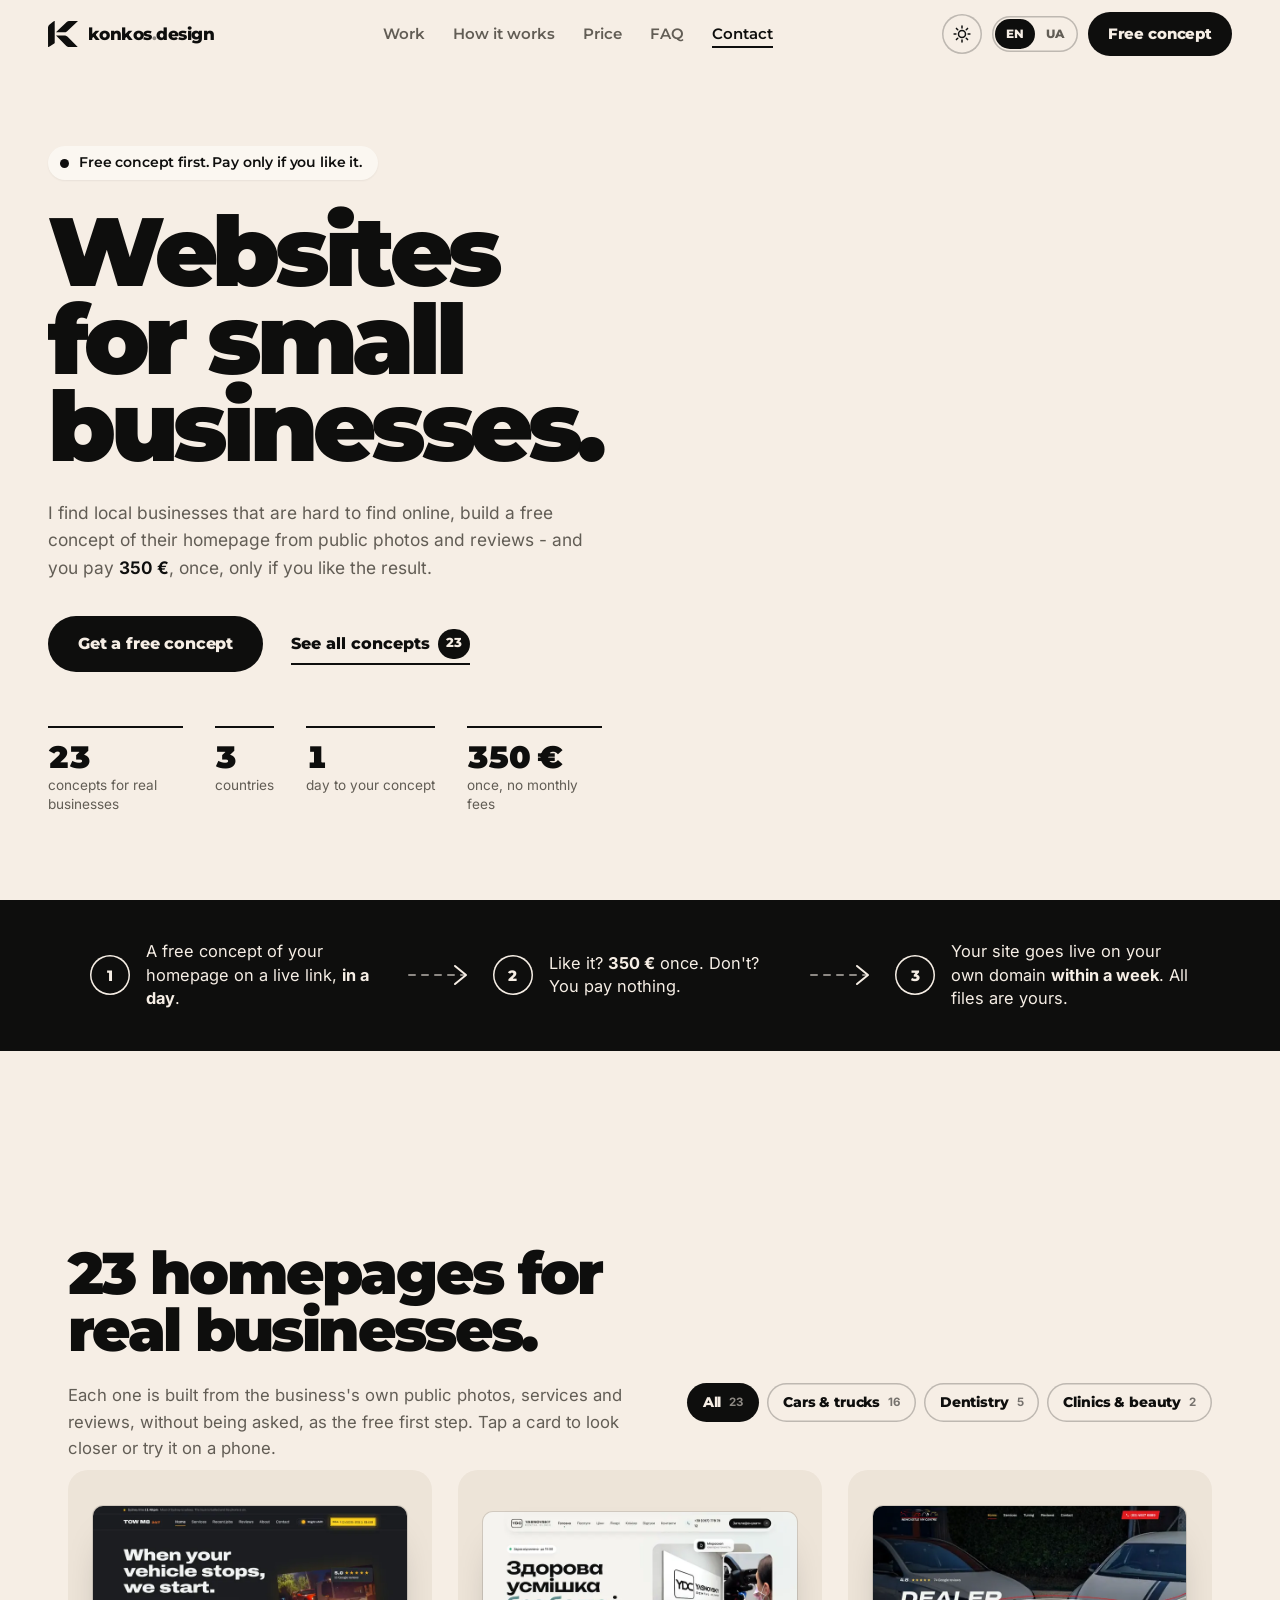
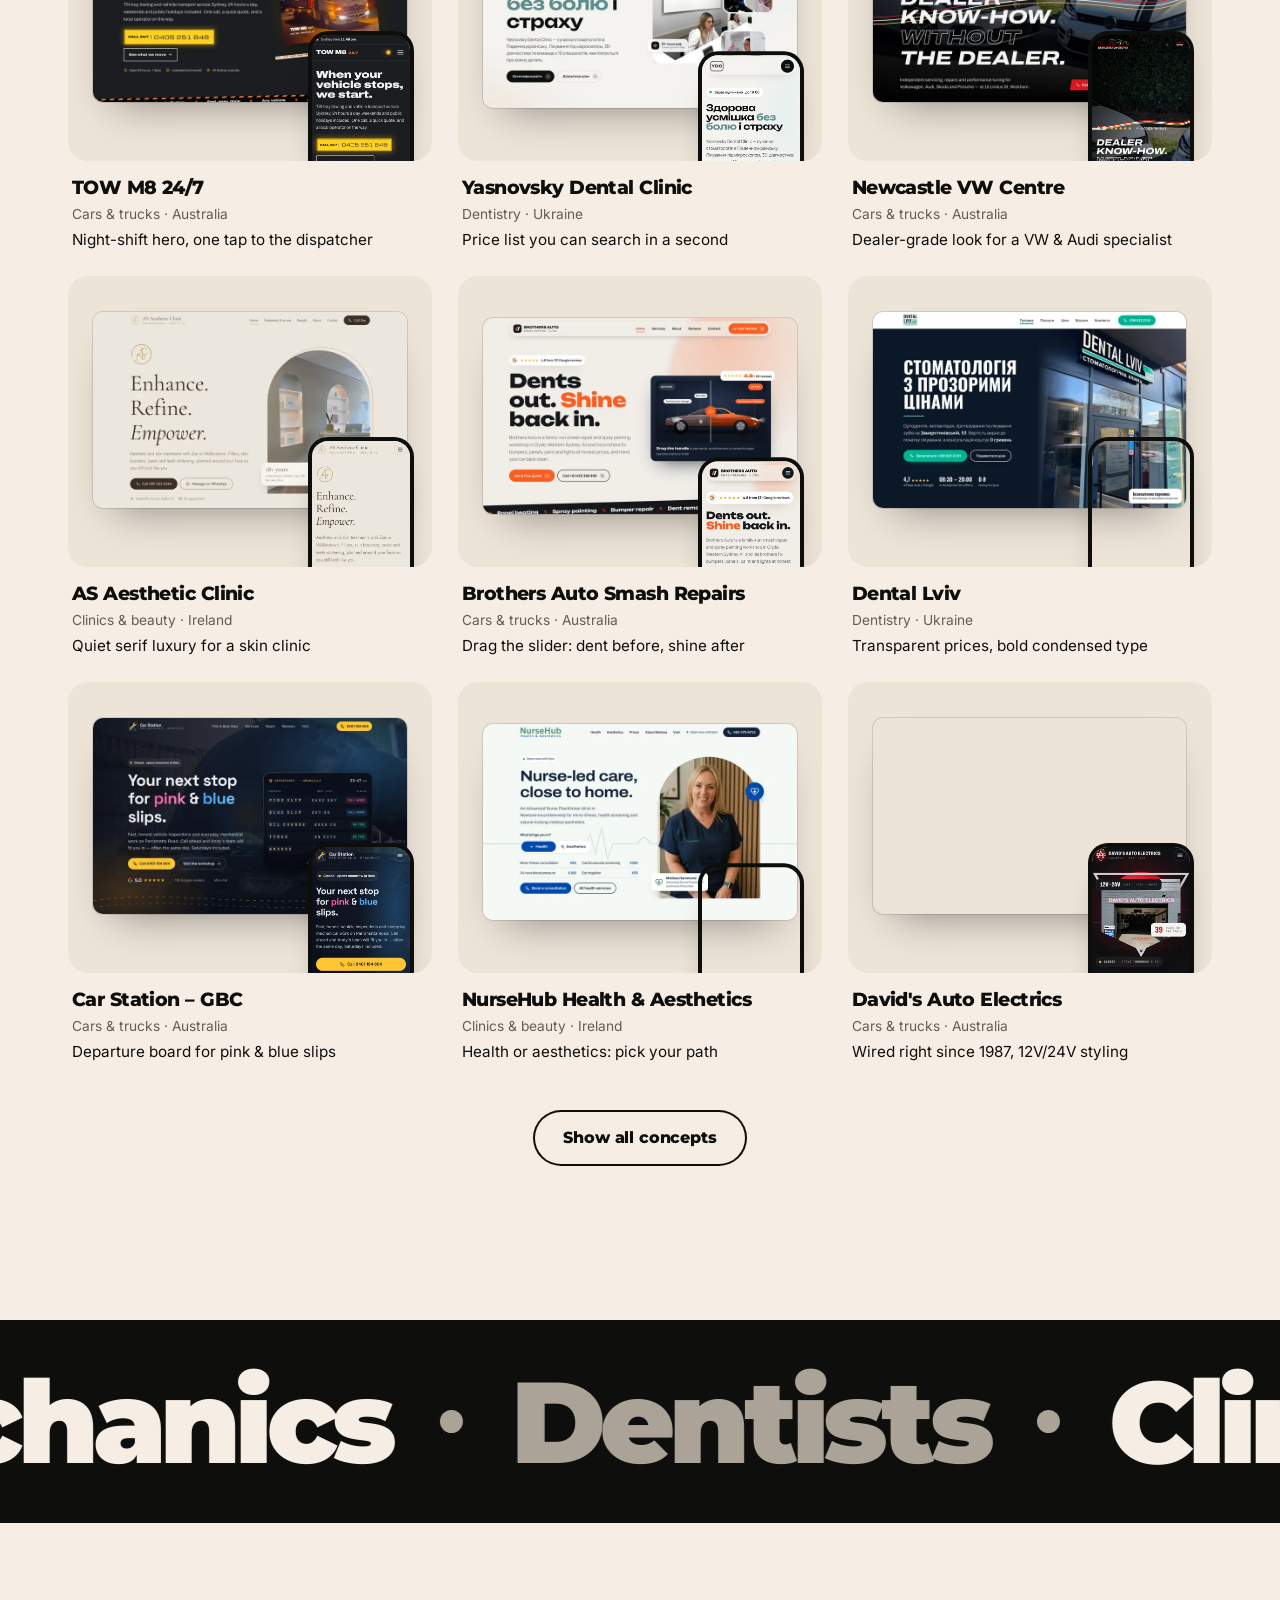
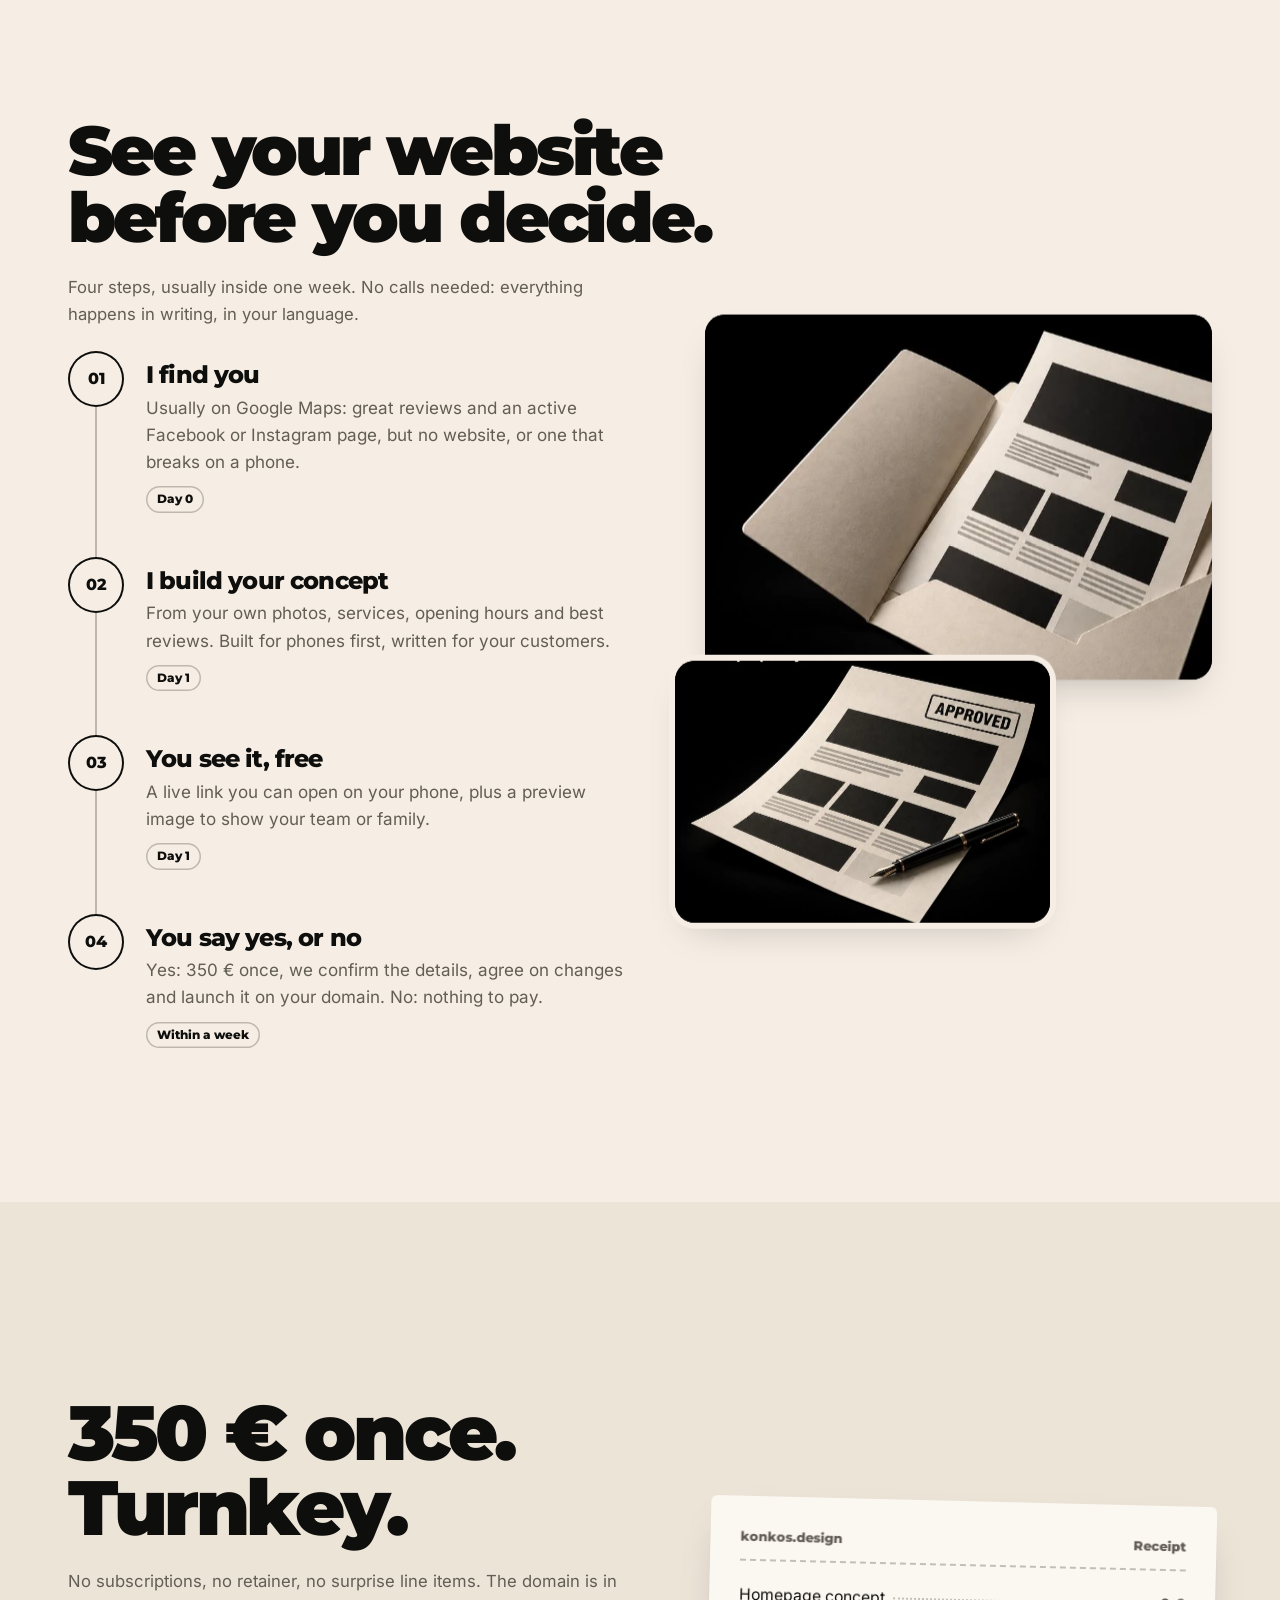
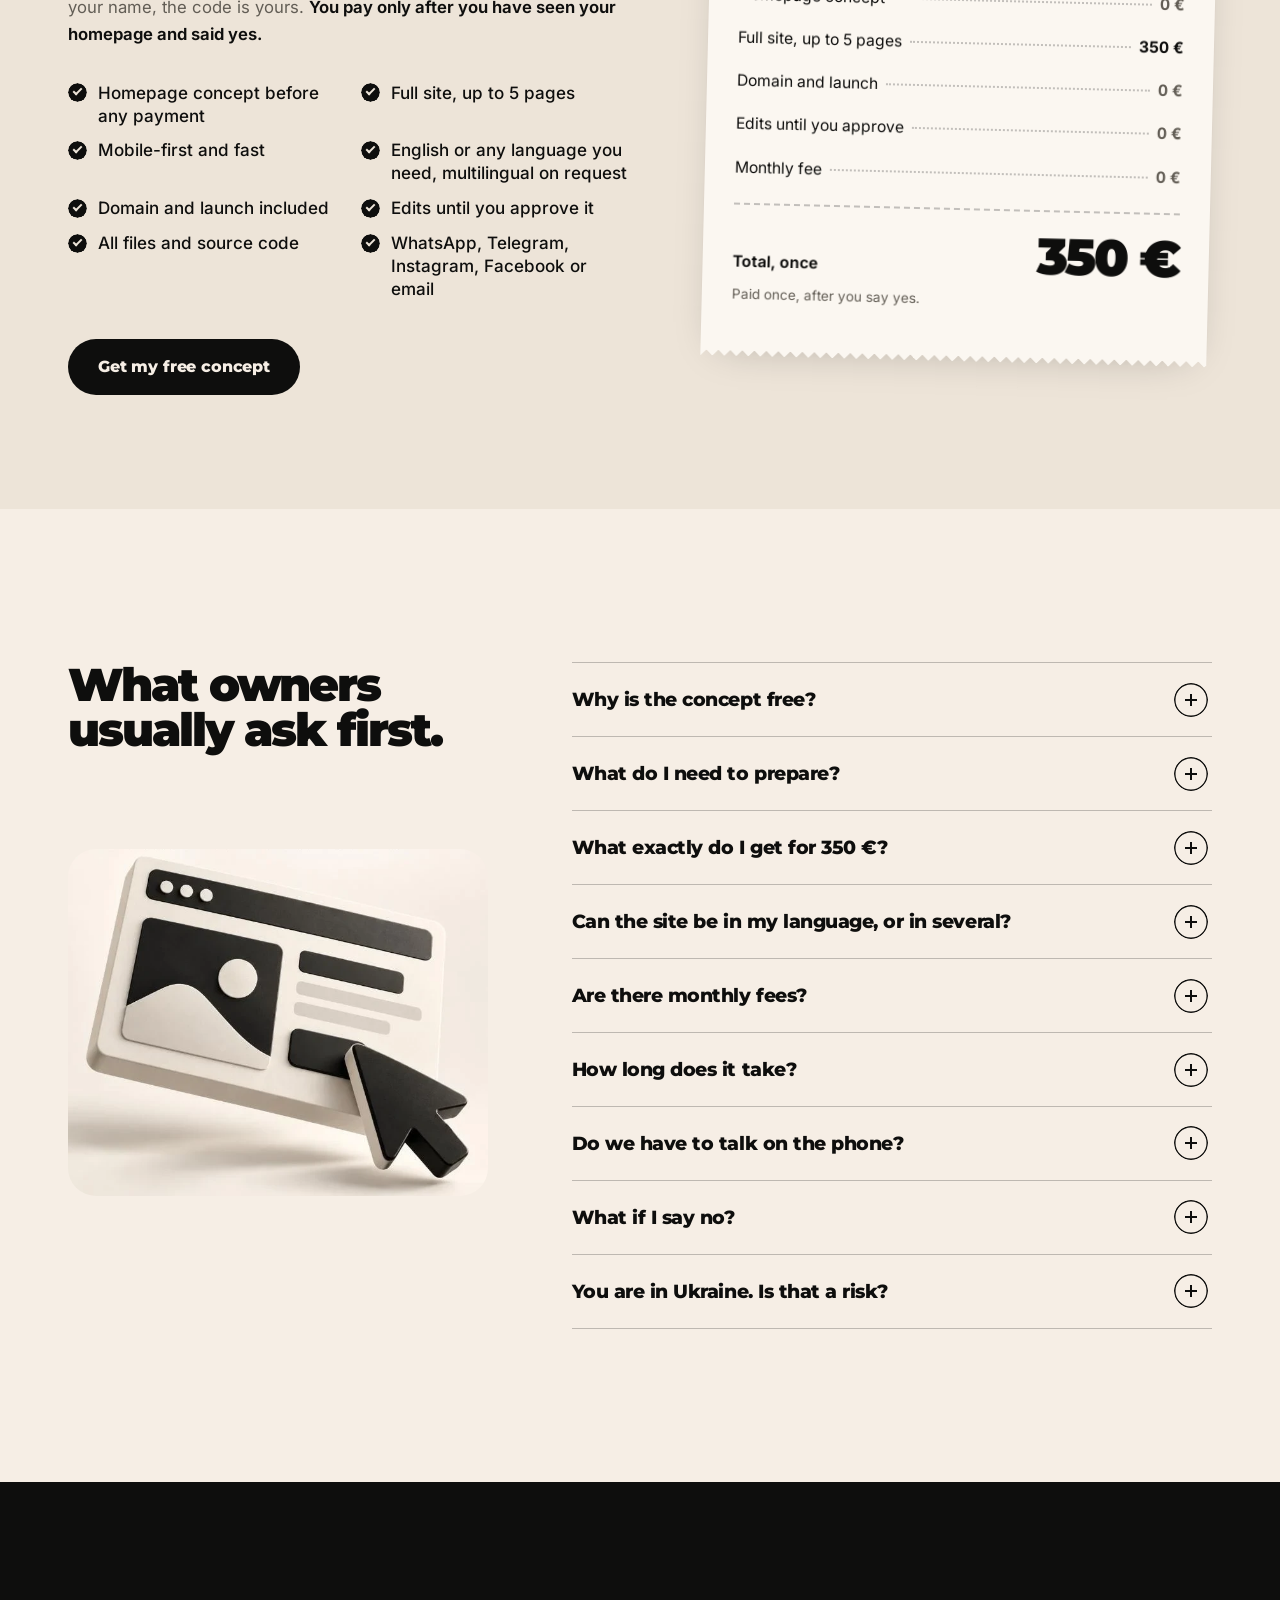
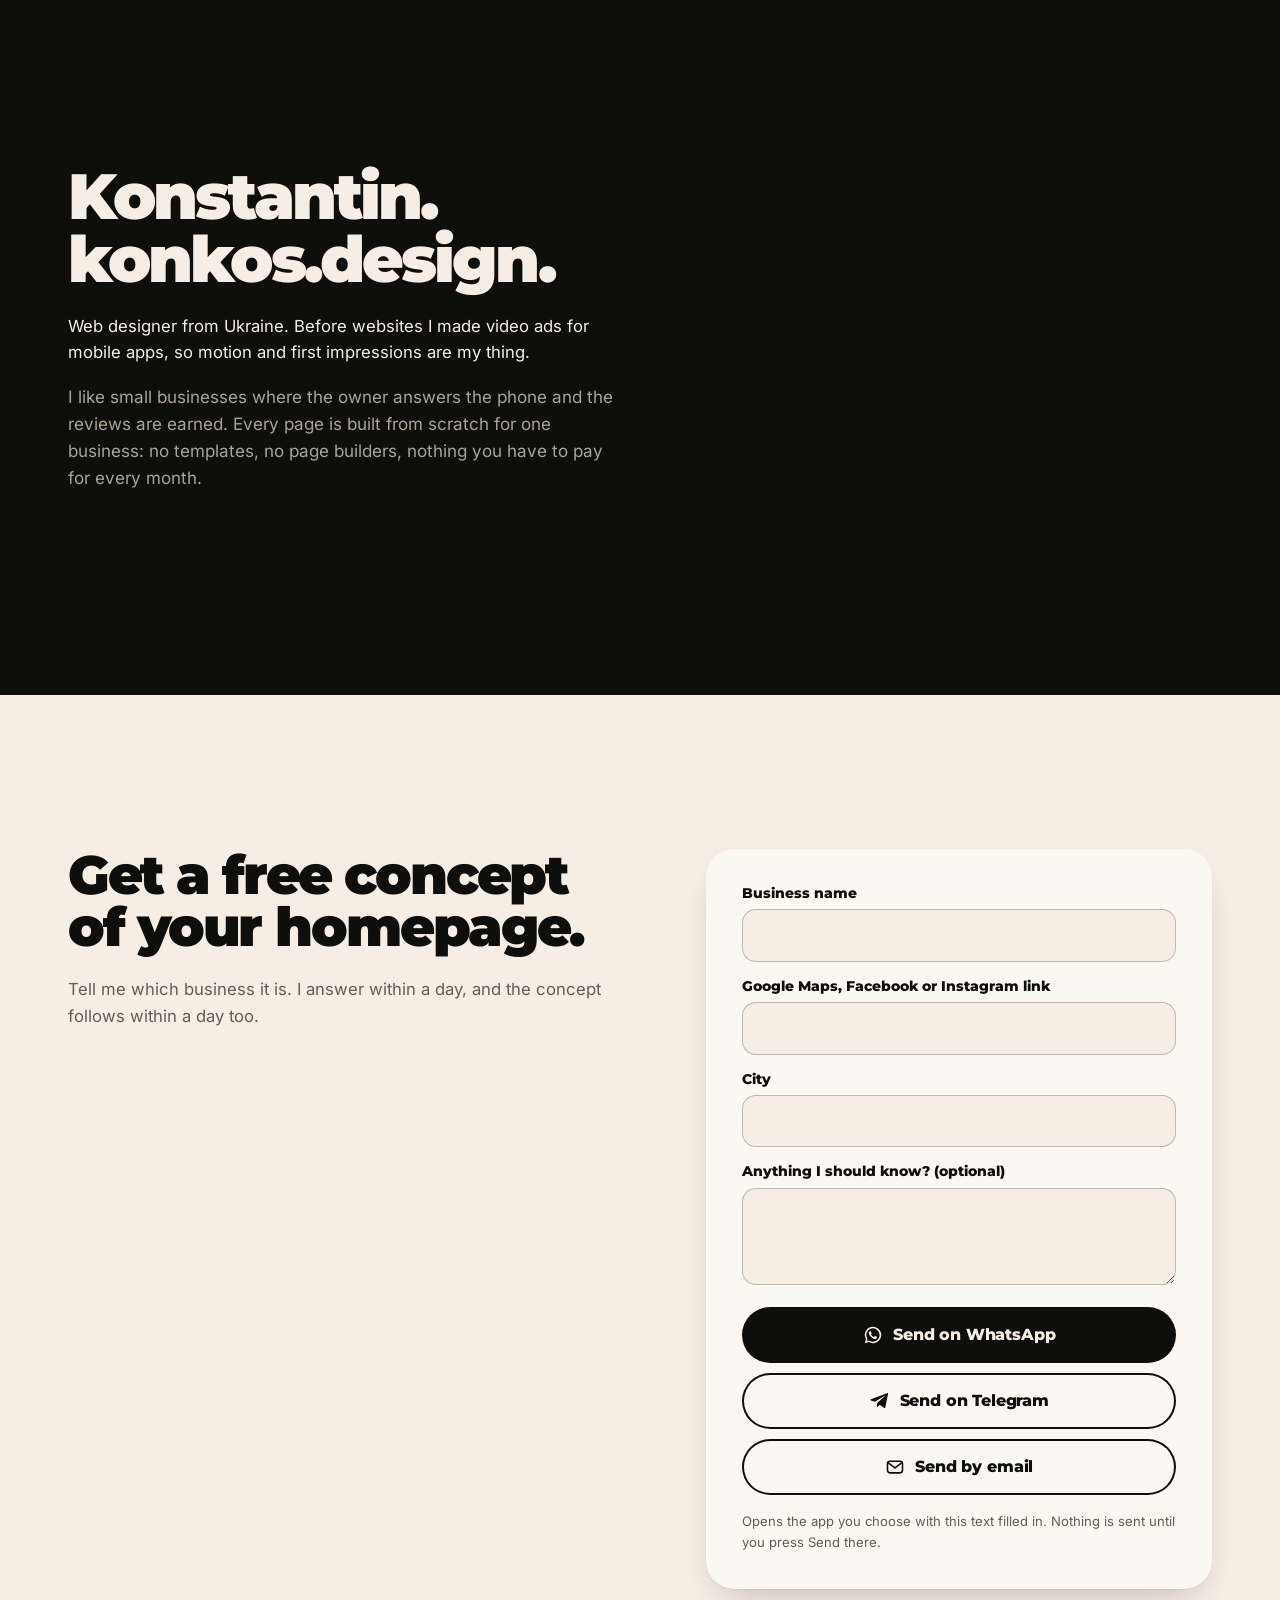
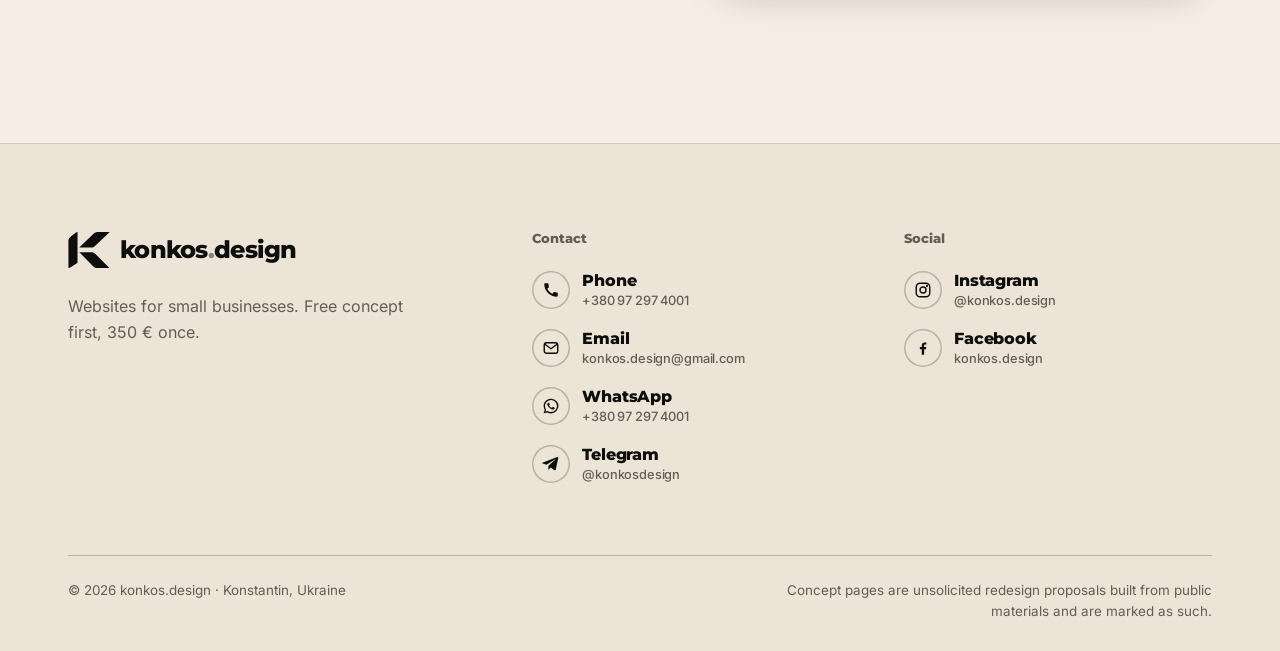
==== commit a1c0927f: "Add files via upload" ====
--- a/index.html
+++ b/index.html
@@ -5,16 +5,53 @@
 <meta name="viewport" content="width=device-width, initial-scale=1, viewport-fit=cover">
 <title>Websites for small businesses - 350 € once | konkos.design</title>
 <meta name="description" content="A free homepage concept for your business first. The full website for 350 € once, only if you like it. Domain and launch included.">
+<meta name="robots" content="index, follow, max-image-preview:large">
+<link rel="canonical" href="https://konkosdesign.com/">
+<link rel="alternate" hreflang="en" href="https://konkosdesign.com/">
+<link rel="alternate" hreflang="uk" href="https://konkosdesign.com/?lang=ua">
+<link rel="alternate" hreflang="x-default" href="https://konkosdesign.com/">
 <meta name="theme-color" content="#F6EEE5" id="themeColor">
 <meta name="color-scheme" content="light dark">
 <meta property="og:type" content="website">
 <meta property="og:site_name" content="konkos.design">
+<meta property="og:url" content="https://konkosdesign.com/">
+<meta property="og:locale" content="en_US">
+<meta property="og:locale:alternate" content="uk_UA">
 <meta property="og:title" content="Websites for small businesses - 350 € once">
 <meta property="og:description" content="See your website before you decide. A free concept first, you pay only if you like it.">
-<meta property="og:image" content="https://konkos-design.github.io/og.jpg">
+<meta property="og:image" content="https://konkosdesign.com/og.jpg">
+<meta property="og:image:secure_url" content="https://konkosdesign.com/og.jpg">
+<meta property="og:image:type" content="image/jpeg">
 <meta property="og:image:width" content="1200">
 <meta property="og:image:height" content="630">
+<meta property="og:image:alt" content="konkos.design - websites for small businesses, 350 € once, pay only if you like it">
 <meta name="twitter:card" content="summary_large_image">
+<meta name="twitter:title" content="Websites for small businesses - 350 € once">
+<meta name="twitter:description" content="See your website before you decide. A free concept first, you pay only if you like it.">
+<meta name="twitter:image" content="https://konkosdesign.com/og.jpg">
+<script type="application/ld+json">
+{
+  "@context": "https://schema.org",
+  "@type": "ProfessionalService",
+  "name": "konkos.design",
+  "url": "https://konkosdesign.com/",
+  "image": "https://konkosdesign.com/og.jpg",
+  "logo": "https://konkosdesign.com/img/brand/apple-touch-icon.png",
+  "description": "Websites for small businesses. A free homepage concept first, the full website for 350 € once, only if you like it.",
+  "founder": { "@type": "Person", "name": "Konstantin" },
+  "address": { "@type": "PostalAddress", "addressCountry": "UA" },
+  "areaServed": ["UA", "IE", "GB", "AU", "CA"],
+  "availableLanguage": ["en", "uk"],
+  "email": "konkos.design@gmail.com",
+  "telephone": "+380972974001",
+  "priceRange": "350 €",
+  "sameAs": [
+    "https://instagram.com/konkos.design",
+    "https://www.facebook.com/profile.php?id=61595298959880",
+    "https://t.me/konkosdesign"
+  ]
+}
+</script>
 <link rel="icon" href="img/brand/favicon.svg" type="image/svg+xml">
 <link rel="apple-touch-icon" href="img/brand/apple-touch-icon.png">
 <link rel="preload" href="fonts/montserrat-latin-900-normal.woff2" as="font" type="font/woff2" crossorigin>
